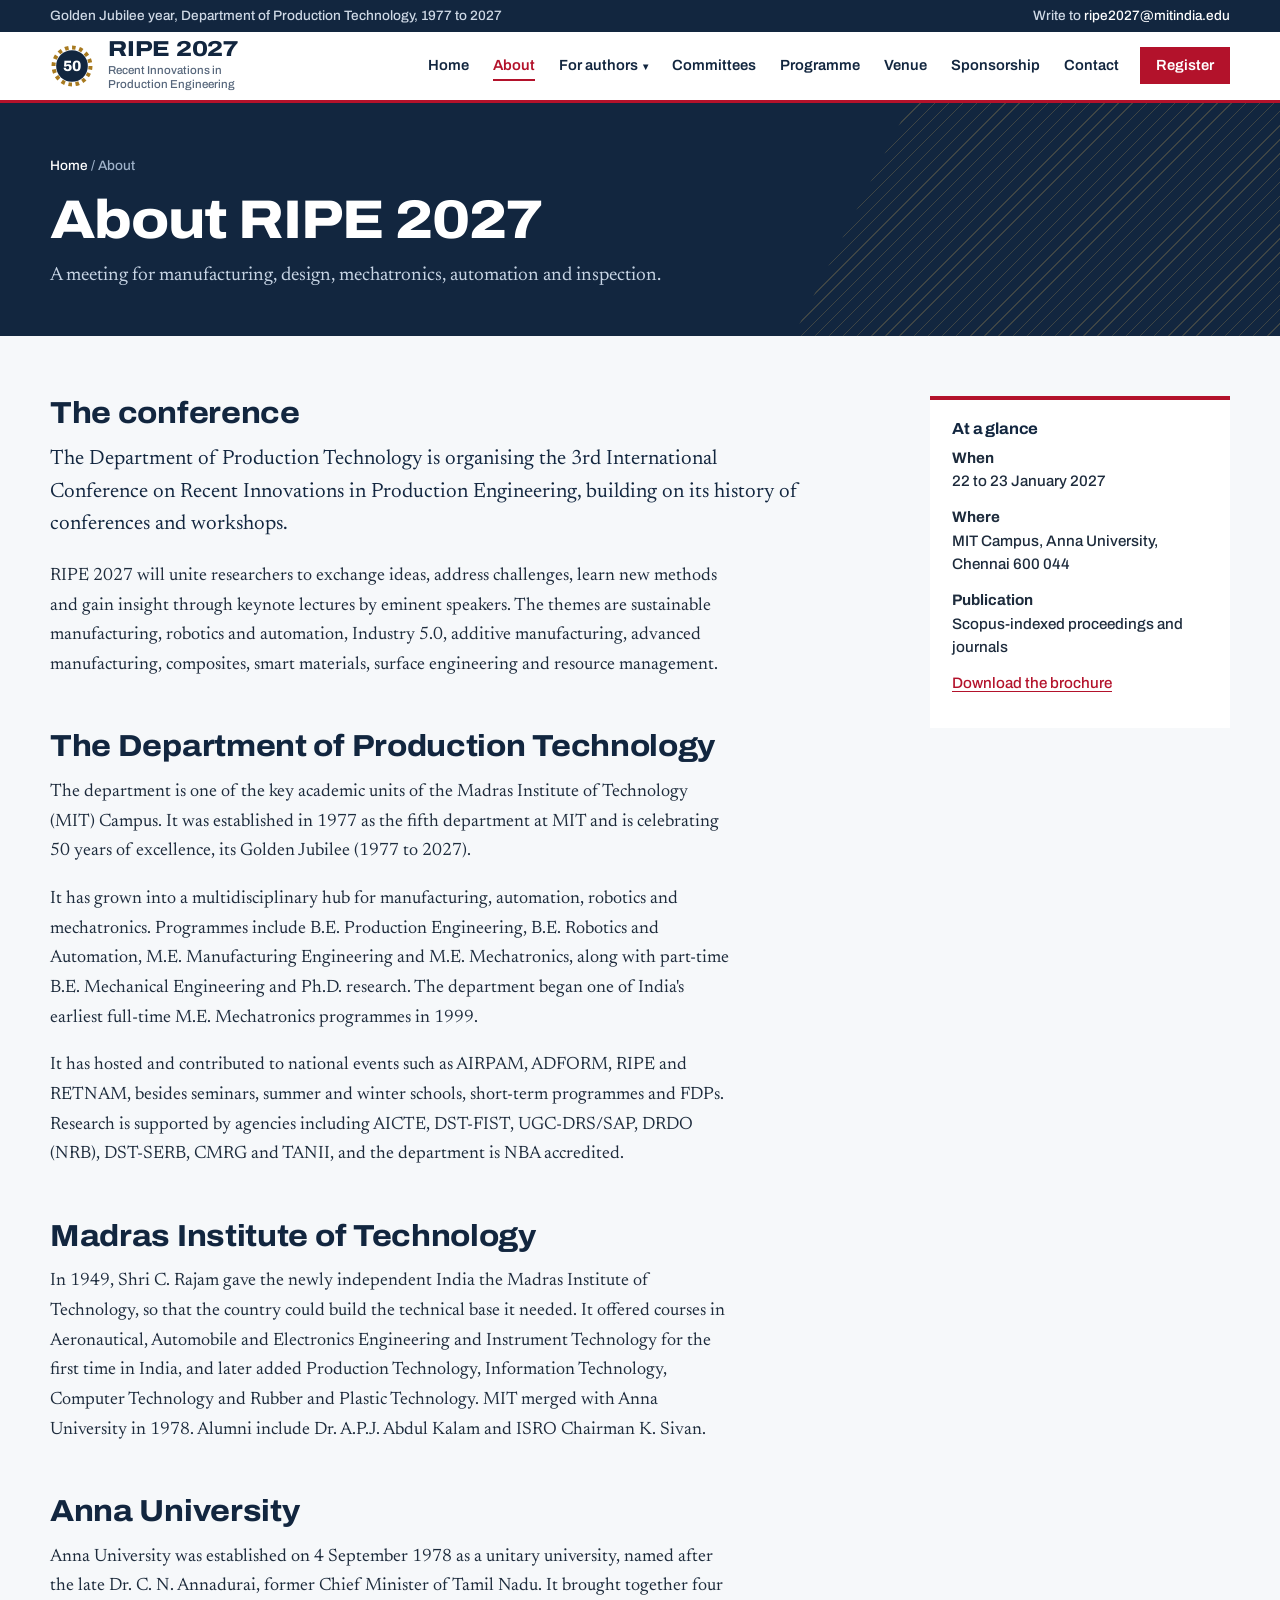
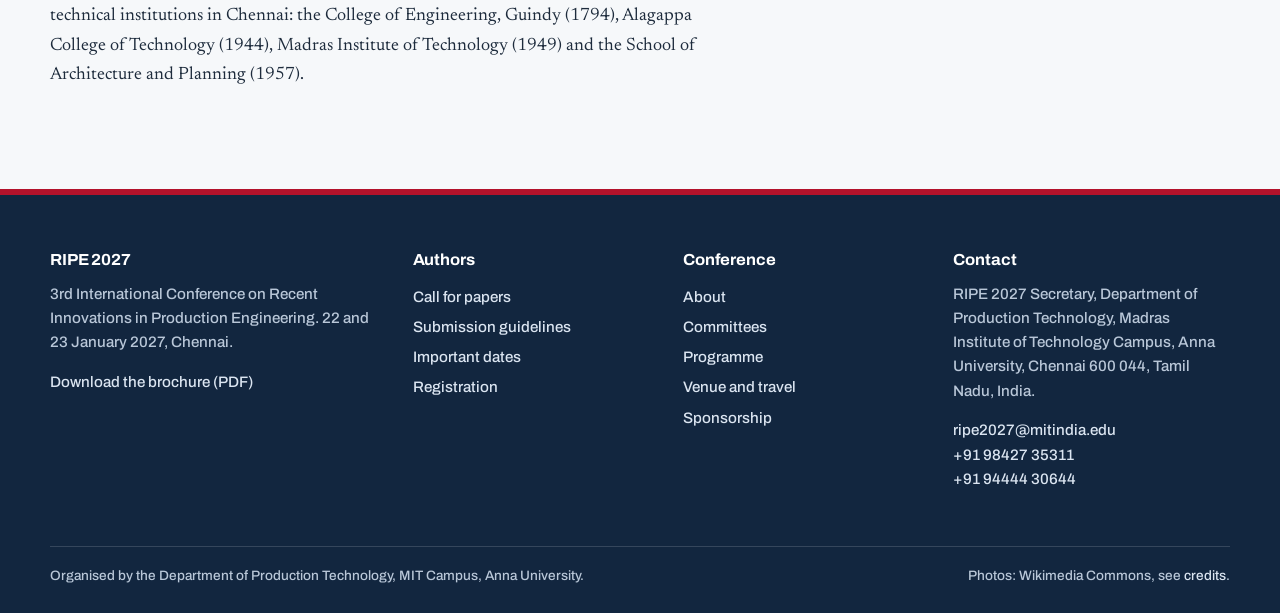
==== about.html @ 64bfe808 "Add RIPE 2027 conference website Static multi-page site: home, about, call for papers, submission, d" ====
<!doctype html>
<html lang="en">
<head>
<meta charset="utf-8">
<meta name="viewport" content="width=device-width, initial-scale=1">
<title>About | RIPE 2027</title>
<meta name="description" content="About RIPE 2027, the Department of Production Technology, MIT and Anna University.">
<link rel="preconnect" href="https://fonts.googleapis.com">
<link rel="preconnect" href="https://fonts.gstatic.com" crossorigin>
<link href="https://fonts.googleapis.com/css2?family=Archivo:wdth,wght@100..125,400..850&family=Newsreader:ital,opsz,wght@0,6..72,400..700;1,6..72,400..600&display=swap" rel="stylesheet">
<link rel="icon" href="data:image/svg+xml,%3Csvg xmlns=%27http://www.w3.org/2000/svg%27 viewBox=%270 0 100 100%27%3E%3Ccircle cx=%2750%27 cy=%2750%27 r=%2742%27 fill=%27none%27 stroke=%27%23a87a1f%27 stroke-width=%279%27 stroke-dasharray=%278.2 8.2%27/%3E%3Ccircle cx=%2750%27 cy=%2750%27 r=%2736%27 fill=%27%2312263f%27/%3E%3C/svg%3E">
<link rel="stylesheet" href="css/style.css">
</head>
<body data-page="about">
<main id="main">
<section class="page-head"><div class="wrap">
<div class="crumbs"><a href="index.html">Home</a> / About</div>
<h1>About RIPE 2027</h1><p>A meeting for manufacturing, design, mechatronics, automation and inspection.</p></div></section>

<section class="prose"><div class="wrap"><div>
<h2>The conference</h2>
<p class="lede">The Department of Production Technology is organising the 3rd International Conference on Recent Innovations in Production Engineering, building on its history of conferences and workshops.</p>
<p>RIPE 2027 will unite researchers to exchange ideas, address challenges, learn new methods and gain insight through keynote lectures by eminent speakers. The themes are sustainable manufacturing, robotics and automation, Industry 5.0, additive manufacturing, advanced manufacturing, composites, smart materials, surface engineering and resource management.</p>

<h2>The Department of Production Technology</h2>
<p>The department is one of the key academic units of the Madras Institute of Technology (MIT) Campus. It was established in 1977 as the fifth department at MIT and is celebrating 50 years of excellence, its Golden Jubilee (1977 to 2027).</p>
<p>It has grown into a multidisciplinary hub for manufacturing, automation, robotics and mechatronics. Programmes include B.E. Production Engineering, B.E. Robotics and Automation, M.E. Manufacturing Engineering and M.E. Mechatronics, along with part-time B.E. Mechanical Engineering and Ph.D. research. The department began one of India's earliest full-time M.E. Mechatronics programmes in 1999.</p>
<p>It has hosted and contributed to national events such as AIRPAM, ADFORM, RIPE and RETNAM, besides seminars, summer and winter schools, short-term programmes and FDPs. Research is supported by agencies including AICTE, DST-FIST, UGC-DRS/SAP, DRDO (NRB), DST-SERB, CMRG and TANII, and the department is NBA accredited.</p>

<h2>Madras Institute of Technology</h2>
<p>In 1949, Shri C. Rajam gave the newly independent India the Madras Institute of Technology, so that the country could build the technical base it needed. It offered courses in Aeronautical, Automobile and Electronics Engineering and Instrument Technology for the first time in India, and later added Production Technology, Information Technology, Computer Technology and Rubber and Plastic Technology. MIT merged with Anna University in 1978. Alumni include Dr. A.P.J. Abdul Kalam and ISRO Chairman K. Sivan.</p>

<h2>Anna University</h2>
<p>Anna University was established on 4 September 1978 as a unitary university, named after the late Dr. C. N. Annadurai, former Chief Minister of Tamil Nadu. It brought together four technical institutions in Chennai: the College of Engineering, Guindy (1794), Alagappa College of Technology (1944), Madras Institute of Technology (1949) and the School of Architecture and Planning (1957).</p>
</div>
<aside class="aside"><h3>At a glance</h3>
<p><b>When</b><br>22 to 23 January 2027</p>
<p><b>Where</b><br>MIT Campus, Anna University, Chennai 600 044</p>
<p><b>Publication</b><br>Scopus-indexed proceedings and journals</p>
<p><a href="assets/docs/RIPE2027-brochure.pdf">Download the brochure</a></p></aside>
</div></section>
</main>
<script src="js/partials.js"></script>
<script src="js/main.js"></script>
</body>
</html>
---- css/style.css ----
/* RIPE 2027 — design language: engineering drawing.
   Dimension lines, section hatching, tolerance-style callouts. Gate red comes from the MIT entrance. */
:root {
  --ink: #12263f;
  --ink-2: #1c3a5e;
  --red: #b3122b;
  --red-dark: #8e0e22;
  --brass: #a87a1f;
  --brass-light: #d9b25a;
  --steel: #e8edf2;
  --steel-2: #d3dbe4;
  --paper: #f6f8fa;
  --white: #fff;
  --text: #1d2b3c;
  --muted: #55657a;
  --line: #c4cdd8;

  --f-display: "Archivo", "Helvetica Neue", Arial, sans-serif;
  --f-body: "Newsreader", Georgia, "Times New Roman", serif;

  --wrap: 1180px;
  --gutter: 16px;
  --ease: cubic-bezier(.2, .7, .2, 1);
}

*, *::before, *::after { box-sizing: border-box; }
html { scroll-behavior: smooth; scroll-padding-top: 88px; }
body {
  margin: 0;
  background: var(--paper);
  color: var(--text);
  font: 400 1.125rem/1.65 var(--f-body);
  -webkit-font-smoothing: antialiased;
  text-rendering: optimizeLegibility;
}
img { max-width: 100%; display: block; }
a { color: var(--red); text-underline-offset: .18em; text-decoration-thickness: 1px; }
a:hover { color: var(--red-dark); }
:focus-visible { outline: 3px solid var(--brass); outline-offset: 3px; border-radius: 2px; }
.skip { position: absolute; left: -999px; top: 8px; background: var(--ink); color: #fff; padding: 8px 14px; z-index: 100; }
.skip:focus { left: 8px; }

.wrap { width: min(var(--wrap), 100% - 2 * var(--gutter)); margin-inline: auto; }

h1, h2, h3, h4 { font-family: var(--f-display); color: var(--ink); line-height: 1.1; margin: 0 0 .5em; letter-spacing: -.01em; }
h1 { font-size: clamp(2.3rem, 6vw, 4.6rem); font-weight: 800; font-stretch: 112%; letter-spacing: -.02em; }
h2 { font-size: clamp(1.7rem, 3.4vw, 2.5rem); font-weight: 750; font-stretch: 108%; }
h3 { font-size: 1.25rem; font-weight: 700; font-stretch: 104%; }
h4 { font-size: 1rem; font-weight: 700; }
p { margin: 0 0 1em; max-width: 68ch; }
ul { padding-left: 1.1em; }
.lede { font-size: 1.3rem; line-height: 1.55; color: var(--ink); }

/* ---------- header ---------- */
.topline { background: var(--ink); color: #cfd9e6; font: 500 .85rem/1 var(--f-display); }
.topline .wrap { display: flex; justify-content: space-between; gap: 16px; padding: 9px 0; flex-wrap: wrap; }
.topline a { color: #fff; text-decoration: none; }
.topline a:hover { color: var(--brass-light); }

.site-header { position: sticky; top: 0; z-index: 50; background: var(--white); border-bottom: 3px solid var(--red); transition: box-shadow .3s; }
.site-header.is-stuck { box-shadow: 0 6px 24px -12px rgba(18, 38, 63, .45); }
.bar { display: flex; align-items: center; justify-content: space-between; gap: 20px; min-height: 68px; }
.brand { display: flex; align-items: center; gap: 14px; text-decoration: none; color: var(--ink); }
.brand-mark { width: 44px; height: 44px; flex: none; }
.brand b { display: block; font: 800 1.35rem/1 var(--f-display); font-stretch: 118%; letter-spacing: -.01em; }
.brand small { display: block; font: 500 .72rem/1.2 var(--f-display); color: var(--muted); margin-top: 3px; max-width: 24ch; }

.nav { display: flex; align-items: center; gap: 2px; }
.nav > a, .nav summary, .nav .dd > button {
  display: block; padding: 10px 11px; font: 600 .92rem/1 var(--f-display); color: var(--ink);
  text-decoration: none; cursor: pointer; background: none; border: 0; list-style: none; position: relative;
}
.nav summary::-webkit-details-marker { display: none; }
.nav a:hover, .nav .dd:hover > button { color: var(--red); }
.nav [aria-current="page"], .nav .dd.current > button { color: var(--red); }
.nav [aria-current="page"]::after, .nav .dd.current > button::after {
  content: ""; position: absolute; left: 11px; right: 11px; bottom: 2px; height: 2px; background: var(--red);
}
.nav .cta { background: var(--red); color: #fff; margin-left: 8px; padding: 11px 16px; transition: background .2s; }
.nav .cta:hover { background: var(--red-dark); color: #fff; }
.nav .cta[aria-current="page"]::after { display: none; }
.dd { position: relative; }
.dd > button::after { content: "▾"; margin-left: 5px; font-size: .7em; }
.dd-menu { display: none; position: absolute; top: 100%; left: 0; min-width: 220px; background: var(--white); border: 1px solid var(--line); border-top: 3px solid var(--red); box-shadow: 0 16px 30px -16px rgba(18, 38, 63, .5); padding: 6px 0; }
.dd:hover .dd-menu, .dd:focus-within .dd-menu, .dd.open .dd-menu { display: block; }
.dd-menu a { display: block; padding: 10px 16px; color: var(--ink); text-decoration: none; font: 600 .9rem/1.2 var(--f-display); }
.dd-menu a:hover { background: var(--steel); color: var(--red); }
.menu-btn { display: none; background: none; border: 1px solid var(--line); padding: 10px 12px; font: 700 .85rem/1 var(--f-display); color: var(--ink); cursor: pointer; }

@media (max-width: 1060px) {
  .menu-btn { display: block; }
  .nav { display: none; position: absolute; left: 0; right: 0; top: 100%; background: var(--white); flex-direction: column; align-items: stretch; padding: 8px var(--gutter) 18px; border-bottom: 3px solid var(--red); max-height: calc(100vh - 100px); overflow: auto; }
  .nav.open { display: flex; }
  .nav > a, .nav .dd > button { padding: 14px 4px; border-bottom: 1px solid var(--steel); width: 100%; text-align: left; }
  .nav [aria-current="page"]::after, .nav .dd.current > button::after { display: none; }
  .dd-menu { position: static; display: block; border: 0; box-shadow: none; padding: 0 0 0 14px; }
  .dd > button::after { display: none; }
  .nav .cta { margin: 14px 0 0; text-align: center; }
}
@media (max-width: 560px) { .brand small { display: none; } .topline .wrap > span:last-child { display: none; } }

/* ---------- hero ---------- */
.hero { position: relative; color: #fff; background: var(--ink); overflow: hidden; isolation: isolate; }
.hero-img { position: absolute; inset: 0; z-index: -2; }
.hero-img img { width: 100%; height: 100%; object-fit: cover; object-position: 50% 30%; transform: scale(1.06); animation: settle 2.4s var(--ease) forwards; }
.hero::before { content: ""; position: absolute; inset: 0; z-index: -1; background: linear-gradient(90deg, rgba(18, 38, 63, .96) 0%, rgba(18, 38, 63, .86) 46%, rgba(18, 38, 63, .35) 100%); }
.hero .wrap { display: grid; grid-template-columns: minmax(0, 1.5fr) minmax(250px, .7fr); gap: 40px; align-items: end; padding: 84px 0 64px; min-height: 600px; }
.hero h1 { color: #fff; margin-bottom: 28px; }
.hero h1 span { display: block; }
.hero-meta { margin: 0 0 30px; }
.hero-meta .where { font: 500 1.1rem/1.4 var(--f-display); color: #dbe5f1; margin-top: 12px; }

/* dimension line: the one orchestrated moment on load */
.dim { display: block; width: min(560px, 100%); height: 18px; overflow: visible; }
.dim line, .dim path { stroke: var(--brass-light); stroke-width: 1.5; fill: none; }
.dim .draw { stroke-dasharray: 600; stroke-dashoffset: 600; animation: draw 1.4s .3s var(--ease) forwards; }
.dim .tick { opacity: 0; animation: fade .3s 1.5s forwards; }
.hero-date { font: 800 clamp(1.6rem, 4vw, 2.6rem)/1.1 var(--f-display); font-stretch: 112%; margin: 10px 0 0; opacity: 0; animation: rise .7s .9s var(--ease) forwards; }
.hero-date small { font-size: .5em; font-weight: 600; color: var(--brass-light); margin-left: .5em; }

.btns { display: flex; flex-wrap: wrap; gap: 12px; }
.btn { display: inline-block; padding: 14px 22px; font: 700 .95rem/1 var(--f-display); text-decoration: none; border: 2px solid var(--red); background: var(--red); color: #fff; transition: transform .2s var(--ease), background .2s, color .2s; }
.btn:hover { background: var(--red-dark); border-color: var(--red-dark); color: #fff; transform: translateY(-2px); }
.btn.ghost { background: transparent; border-color: rgba(255, 255, 255, .7); }
.btn.ghost:hover { background: #fff; color: var(--ink); border-color: #fff; }
.btn.dark { background: var(--ink); border-color: var(--ink); }
.btn.dark:hover { background: var(--ink-2); border-color: var(--ink-2); }

.countdown { background: rgba(255, 255, 255, .08); border: 1px solid rgba(255, 255, 255, .28); border-top: 4px solid var(--brass-light); padding: 20px 22px 18px; backdrop-filter: blur(6px); }
.countdown h2 { font: 600 .95rem/1.3 var(--f-display); color: #dbe5f1; margin: 0 0 12px; letter-spacing: 0; }
.cd { display: grid; grid-template-columns: repeat(4, 1fr); gap: 6px; text-align: left; }
.cd b { display: block; font: 800 2.3rem/1 var(--f-display); font-stretch: 112%; font-variant-numeric: tabular-nums; }
.cd span { font: 500 .78rem/1.5 var(--f-display); color: #b9c7d8; }
.countdown p { margin: 14px 0 0; font: 500 .85rem/1.4 var(--f-display); color: #b9c7d8; }
.cd-done { font: 700 1.2rem/1.3 var(--f-display); }

@media (max-width: 880px) {
  .hero .wrap { grid-template-columns: 1fr; padding: 56px 0 40px; min-height: 0; gap: 32px; }
  .hero::before { background: linear-gradient(180deg, rgba(18, 38, 63, .78), rgba(18, 38, 63, .92)); }
}

@keyframes draw { to { stroke-dashoffset: 0; } }
@keyframes fade { to { opacity: 1; } }
@keyframes rise { from { opacity: 0; transform: translateY(14px); } to { opacity: 1; transform: none; } }
@keyframes settle { to { transform: scale(1); } }

/* ---------- sections ---------- */
.section { padding: 76px 0; }
.section.tight { padding: 52px 0; }
.section.white { background: var(--white); }
.section.steel { background: var(--steel); }
.section.dark { background: var(--ink); color: #dbe5f1; }
.section.dark h2, .section.dark h3 { color: #fff; }
.section.dark a { color: var(--brass-light); }
.sec-head { display: grid; grid-template-columns: 1fr auto; gap: 24px; align-items: end; margin-bottom: 36px; padding-bottom: 14px; border-bottom: 2px solid var(--ink); }
.sec-head h2 { margin: 0; }
.section.dark .sec-head { border-color: var(--brass-light); }
.sec-head a { font: 700 .92rem/1 var(--f-display); white-space: nowrap; }

/* page header: section-cut hatching */
.page-head { background: var(--ink); color: #fff; position: relative; overflow: hidden; padding: 56px 0 44px; }
.page-head::after { content: ""; position: absolute; right: 0; top: 0; bottom: 0; width: 38%; background: repeating-linear-gradient(135deg, transparent 0 9px, rgba(217, 178, 90, .22) 9px 10px); clip-path: polygon(24% 0, 100% 0, 100% 100%, 0 100%); }
.page-head .wrap { position: relative; z-index: 1; }
.page-head h1 { color: #fff; font-size: clamp(2rem, 5vw, 3.4rem); margin: 0 0 10px; }
.page-head p { color: #c8d5e5; margin: 0; font-size: 1.2rem; }
.crumbs { font: 500 .85rem/1 var(--f-display); margin-bottom: 18px; color: #9fb2c9; }
.crumbs a { color: #fff; text-decoration: none; }
.crumbs a:hover { color: var(--brass-light); }

.prose { padding: 60px 0 80px; }
.prose .wrap { display: grid; grid-template-columns: minmax(0, 1fr) 300px; gap: 56px; align-items: start; }
.prose.single .wrap { grid-template-columns: minmax(0, 1fr); }
.prose h2 { margin-top: 1.6em; font-size: clamp(1.4rem, 2.6vw, 1.9rem); }
.prose h2:first-child { margin-top: 0; }
.aside { position: sticky; top: 100px; border-top: 4px solid var(--red); background: var(--white); padding: 20px 22px; font: 500 .95rem/1.55 var(--f-display); }
.aside h3 { font-size: 1rem; margin-bottom: .6em; }
.aside p { margin-bottom: .8em; }
@media (max-width: 900px) { .prose .wrap { grid-template-columns: 1fr; gap: 36px; } .aside { position: static; } }

/* ---------- notice + dates ---------- */
.notice { display: grid; grid-template-columns: auto 1fr; gap: 6px 18px; font: 500 1rem/1.5 var(--f-display); padding: 0; margin: 0; list-style: none; }
.notice li { display: contents; }
.notice time { font-weight: 700; color: var(--red); white-space: nowrap; }
.notice li > span { padding-bottom: 12px; border-bottom: 1px solid var(--steel-2); margin-bottom: 6px; }

/* scale of dates: proportional ruler on desktop, list on mobile */
.scale { list-style: none; margin: 0; padding: 0; position: relative; }
.scale li { position: relative; padding: 0 0 22px 28px; border-left: 2px solid var(--steel-2); margin-left: 6px; font-family: var(--f-display); }
.scale li::before { content: ""; position: absolute; left: -7px; top: 3px; width: 12px; height: 12px; background: var(--white); border: 3px solid var(--ink); }
.scale li.is-past { color: var(--muted); }
.scale li.is-past::before { border-color: var(--steel-2); background: var(--steel-2); }
.scale li.is-next::before { border-color: var(--red); background: var(--red); }
.scale li.is-event::before { border-color: var(--brass); background: var(--brass); }
.scale .d { display: block; font-weight: 800; font-size: 1.15rem; }
.scale .l { display: block; font-weight: 500; font-size: .95rem; }
.scale .s { display: inline-block; margin-top: 5px; font: 700 .72rem/1 var(--f-display); padding: 4px 7px; background: var(--steel); color: var(--muted); }
.scale .is-next .s { background: var(--red); color: #fff; }
.scale .is-event .s { background: var(--brass); color: #fff; }

@media (min-width: 960px) {
  .scale { height: 190px; margin: 24px 90px 0; border-top: 0; }
  .scale::before { content: ""; position: absolute; left: -90px; right: -90px; top: 94px; height: 2px; background: var(--ink); }
  .scale::after { content: "Jul 2026  to  Jan 2027"; position: absolute; right: -90px; top: 104px; font: 500 .75rem/1 var(--f-display); color: var(--muted); }
  .scale li { position: absolute; left: var(--x); top: 0; width: 170px; margin: 0; padding: 0; border: 0; transform: translateX(-50%); text-align: center; height: 190px; }
  .scale li::before { left: 50%; top: 88px; margin-left: -7px; width: 14px; height: 14px; }
  .scale li:nth-child(odd) .txt { position: absolute; bottom: 106px; left: 0; right: 0; }
  .scale li:nth-child(even) .txt { position: absolute; top: 116px; left: 0; right: 0; }
  .scale li:nth-child(odd)::after, .scale li:nth-child(even)::after { content: ""; position: absolute; left: 50%; width: 1px; background: var(--ink); opacity: .4; }
  .scale li:nth-child(odd)::after { top: 90px; height: 0; }
  .scale li:nth-child(even)::after { top: 102px; height: 0; }
  .scale li:last-child { transform: translateX(-70%); }
  .scale li:last-child .txt { text-align: right; }
  .scale li:last-child::before { left: 70%; }
}
.today { display: none; }
@media (min-width: 960px) {
  .today { display: block; position: absolute; left: var(--x); top: 84px; width: 2px; height: 22px; background: var(--red); }
  .today span { position: absolute; left: 6px; top: -4px; font: 700 .72rem/1 var(--f-display); color: var(--red); white-space: nowrap; }
}

/* ---------- about split ---------- */
.split { display: grid; grid-template-columns: minmax(0, 1.05fr) minmax(0, 1fr); gap: 56px; align-items: center; }
.split.rev { grid-template-columns: minmax(0, 1fr) minmax(0, 1.05fr); }
.fig { margin: 0; position: relative; }
.fig img { width: 100%; aspect-ratio: 4 / 3; object-fit: cover; }
.fig::before { content: ""; position: absolute; inset: 14px -14px -14px 14px; border: 2px solid var(--red); z-index: -1; }
.fig figcaption { font: 500 .8rem/1.4 var(--f-display); color: var(--muted); margin-top: 22px; }
.jubilee { position: absolute; right: -22px; top: -22px; width: 112px; height: 112px; background: var(--ink); border-radius: 50%; display: grid; place-items: center; border: 3px solid var(--brass-light); }
.jubilee svg { width: 96px; height: 96px; }
@media (max-width: 900px) { .split, .split.rev { grid-template-columns: 1fr; gap: 44px; } .jubilee { right: 8px; top: -30px; } }

/* ---------- themes ---------- */
.themes { columns: 3 220px; column-gap: 40px; list-style: none; padding: 0; margin: 0; font-family: var(--f-display); font-weight: 600; }
.themes li { break-inside: avoid; padding: 13px 0; border-bottom: 1px solid var(--line); display: flex; gap: 12px; align-items: baseline; transition: padding-left .25s var(--ease), color .2s; }
.themes li::before { content: ""; flex: none; width: 14px; height: 2px; background: var(--red); transform: translateY(-4px); transition: width .25s var(--ease); }
.themes li:hover { color: var(--red); }
.themes li:hover::before { width: 24px; }

/* ---------- tables ---------- */
.tbl-wrap { overflow-x: auto; background: var(--white); border-top: 4px solid var(--ink); }
table { width: 100%; border-collapse: collapse; font-family: var(--f-display); font-size: .98rem; }
caption { text-align: left; padding: 14px 16px; font-weight: 700; color: var(--muted); font-size: .85rem; }
th, td { padding: 13px 16px; text-align: left; border-bottom: 1px solid var(--steel-2); }
thead th { background: var(--steel); font-weight: 700; font-size: .88rem; vertical-align: bottom; }
thead th small { display: block; font-weight: 500; color: var(--muted); }
tbody th { font-weight: 600; }
tr.grp th { background: var(--ink); color: #fff; font-size: .85rem; }
td.num, th.num { text-align: right; font-variant-numeric: tabular-nums; white-space: nowrap; }
.col-now { background: rgba(179, 18, 43, .07); font-weight: 700; }
thead .col-now { background: var(--red); color: #fff; }
thead .col-now small { color: #ffd5db; }
.col-past { color: var(--muted); text-decoration: line-through; text-decoration-thickness: 1px; }
tbody tr:hover td, tbody tr:hover th { background: var(--steel); }
tbody tr:hover td.col-now { background: rgba(179, 18, 43, .13); }
tr.grp:hover th { background: var(--ink); }

/* ---------- people ---------- */
.roles { margin: 0; display: grid; gap: 0; }
.roles > div { display: grid; grid-template-columns: 220px 1fr; gap: 24px; padding: 18px 0; border-bottom: 1px solid var(--line); }
.roles dt { font: 700 .95rem/1.4 var(--f-display); color: var(--red); }
.roles dd { margin: 0; font-family: var(--f-display); font-weight: 500; font-size: 1rem; line-height: 1.5; }
.roles dd span { display: block; font-weight: 400; color: var(--muted); font-size: .92rem; }
.roles dd + dd { margin-top: 12px; grid-column: 2; }
@media (max-width: 640px) { .roles dd + dd { grid-column: 1; } }
@media (max-width: 640px) { .roles > div { grid-template-columns: 1fr; gap: 6px; } }
.names { columns: 2 280px; column-gap: 44px; list-style: none; padding: 0; margin: 0; font-family: var(--f-display); font-weight: 500; font-size: .98rem; }
.names li { break-inside: avoid; padding: 9px 0; border-bottom: 1px solid var(--steel-2); line-height: 1.4; }
.names li span { color: var(--muted); display: block; font-size: .88rem; }

/* ---------- misc blocks ---------- */
.callout { background: var(--white); border-left: 5px solid var(--brass); padding: 18px 22px; margin: 0 0 1.5em; font-family: var(--f-display); font-weight: 500; font-size: 1rem; line-height: 1.55; }
.callout strong { color: var(--ink); }
.callout.alert { border-color: var(--red); }
.tbd { display: inline-block; font: 700 .72rem/1 var(--f-display); background: var(--steel); color: var(--muted); padding: 4px 7px; vertical-align: middle; }
.cols2 { display: grid; grid-template-columns: repeat(2, minmax(0, 1fr)); gap: 40px; }
@media (max-width: 760px) { .cols2 { grid-template-columns: 1fr; gap: 24px; } }
.steps { list-style: none; counter-reset: s; padding: 0; margin: 0 0 1.5em; }
.steps li { counter-increment: s; position: relative; padding: 0 0 22px 52px; border-left: 2px solid var(--steel-2); margin-left: 16px; }
.steps li::before { content: counter(s); position: absolute; left: -17px; top: -2px; width: 32px; height: 32px; background: var(--ink); color: #fff; display: grid; place-items: center; font: 800 .9rem/1 var(--f-display); }
.steps li:last-child { border-color: transparent; }
.steps b { font-family: var(--f-display); color: var(--ink); }

.contact-list { font: 500 1.05rem/1.7 var(--f-display); margin: 0; }
.contact-list dt { font-weight: 700; color: var(--red); margin-top: 18px; font-size: .95rem; }
.contact-list dd { margin: 0; }
.pubband { display: grid; grid-template-columns: auto 1fr auto; gap: 32px; align-items: center; }
.pubband .big { font: 800 clamp(3rem, 8vw, 5.5rem)/1 var(--f-display); font-stretch: 118%; color: var(--brass-light); }
.pubband p { color: #dbe5f1; margin: 0; }
@media (max-width: 820px) { .pubband { grid-template-columns: 1fr; gap: 16px; } }

/* ---------- footer ---------- */
.site-footer { background: var(--ink); color: #b9c7d8; font: 500 .95rem/1.6 var(--f-display); border-top: 6px solid var(--red); }
.foot { display: grid; grid-template-columns: 1.4fr 1fr 1fr 1.2fr; gap: 40px; padding: 56px 0 40px; }
.site-footer h3 { color: #fff; font-size: 1rem; margin-bottom: .8em; }
.site-footer a { color: #dbe5f1; text-decoration: none; }
.site-footer a:hover { color: var(--brass-light); text-decoration: underline; }
.site-footer ul { list-style: none; padding: 0; margin: 0; }
.site-footer li { padding: 3px 0; }
.legal { border-top: 1px solid rgba(255, 255, 255, .15); padding: 18px 0 26px; font-size: .85rem; display: flex; justify-content: space-between; gap: 16px; flex-wrap: wrap; }
@media (max-width: 900px) { .foot { grid-template-columns: 1fr 1fr; } }
@media (max-width: 520px) { .foot { grid-template-columns: 1fr; padding-top: 40px; } }

/* ---------- scroll reveal: used on the dates scale and tables only ---------- */
.reveal { opacity: 0; transform: translateY(16px); transition: opacity .7s var(--ease), transform .7s var(--ease); }
.reveal.in { opacity: 1; transform: none; }

@media (prefers-reduced-motion: reduce) {
  html { scroll-behavior: auto; }
  *, *::before, *::after { animation-duration: .01ms !important; animation-delay: 0s !important; transition-duration: .01ms !important; }
  .dim .draw { stroke-dashoffset: 0; }
  .dim .tick, .hero-date { opacity: 1; }
  .reveal { opacity: 1; transform: none; }
}

@media (max-width: 560px) {
  .sec-head { grid-template-columns: 1fr; gap: 10px; }
  .hero h1 { font-size: 2.15rem; }
  .cd b { font-size: 1.8rem; }
}
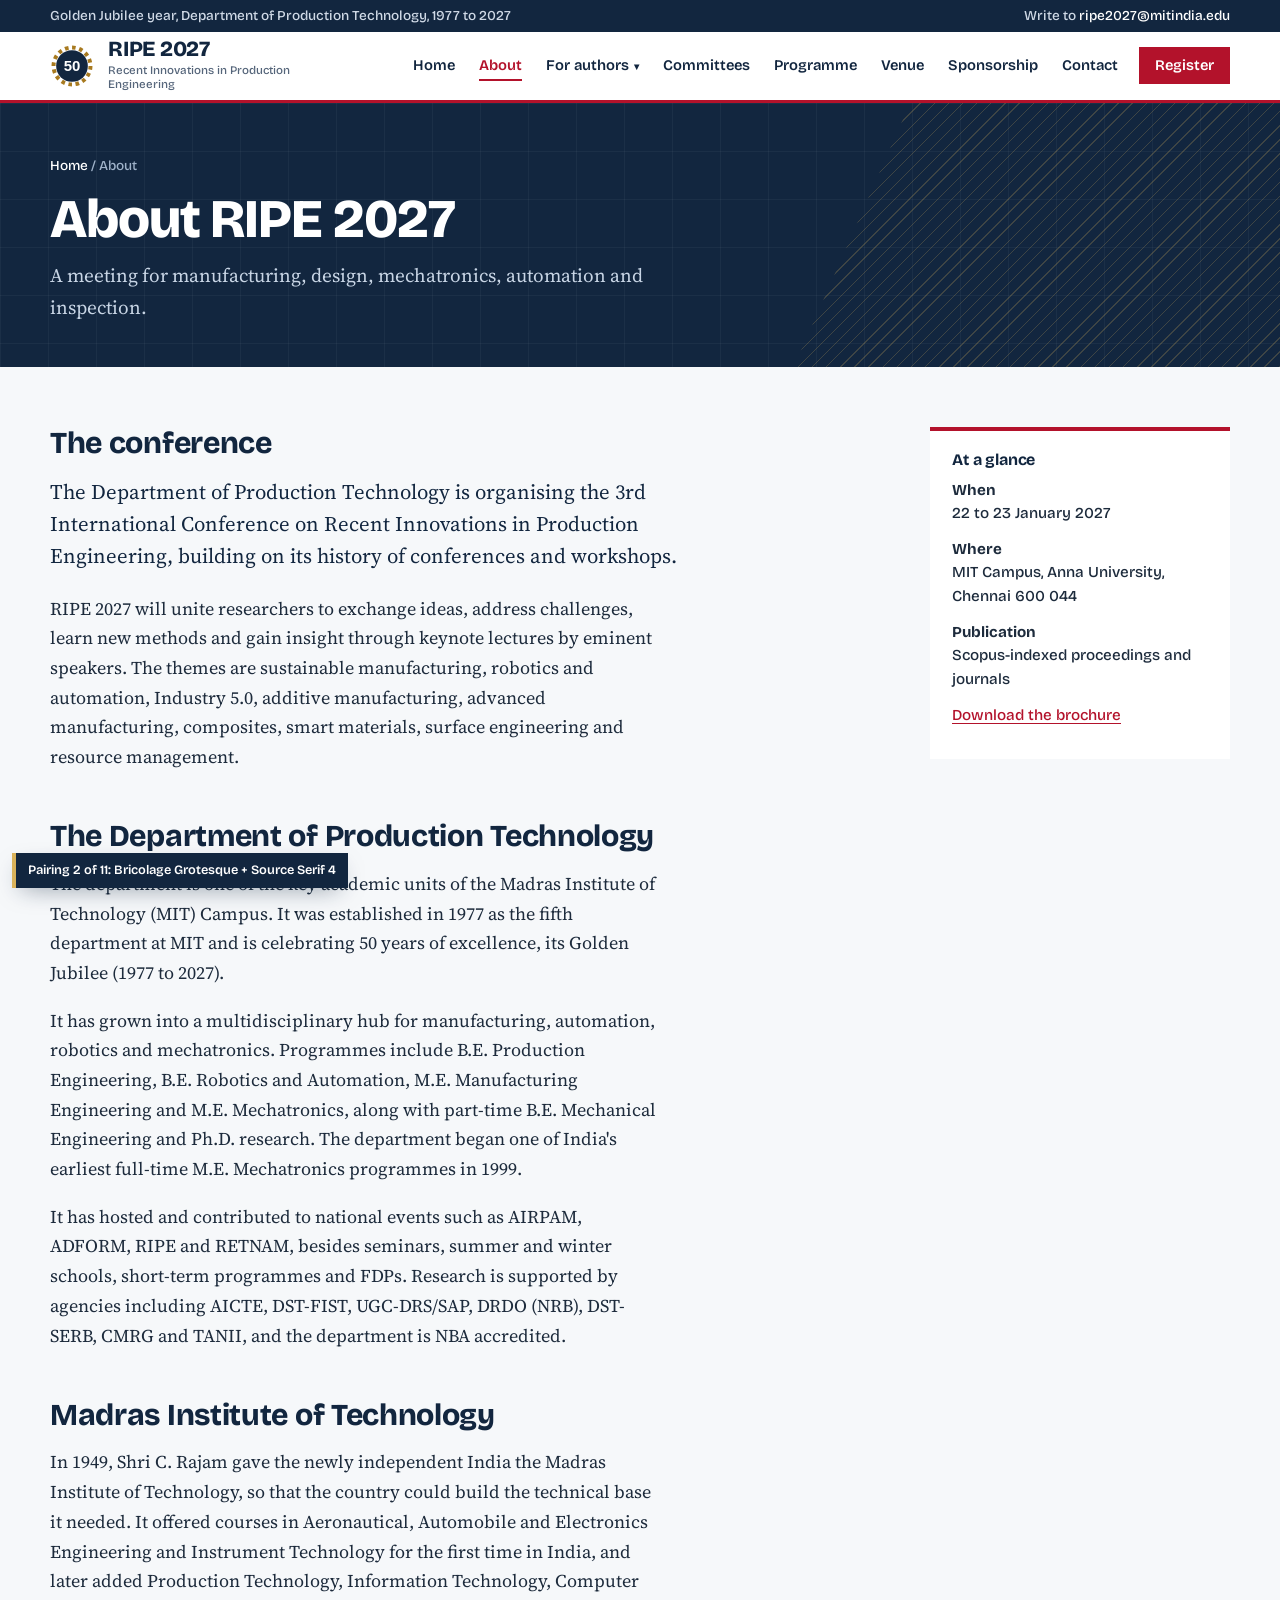
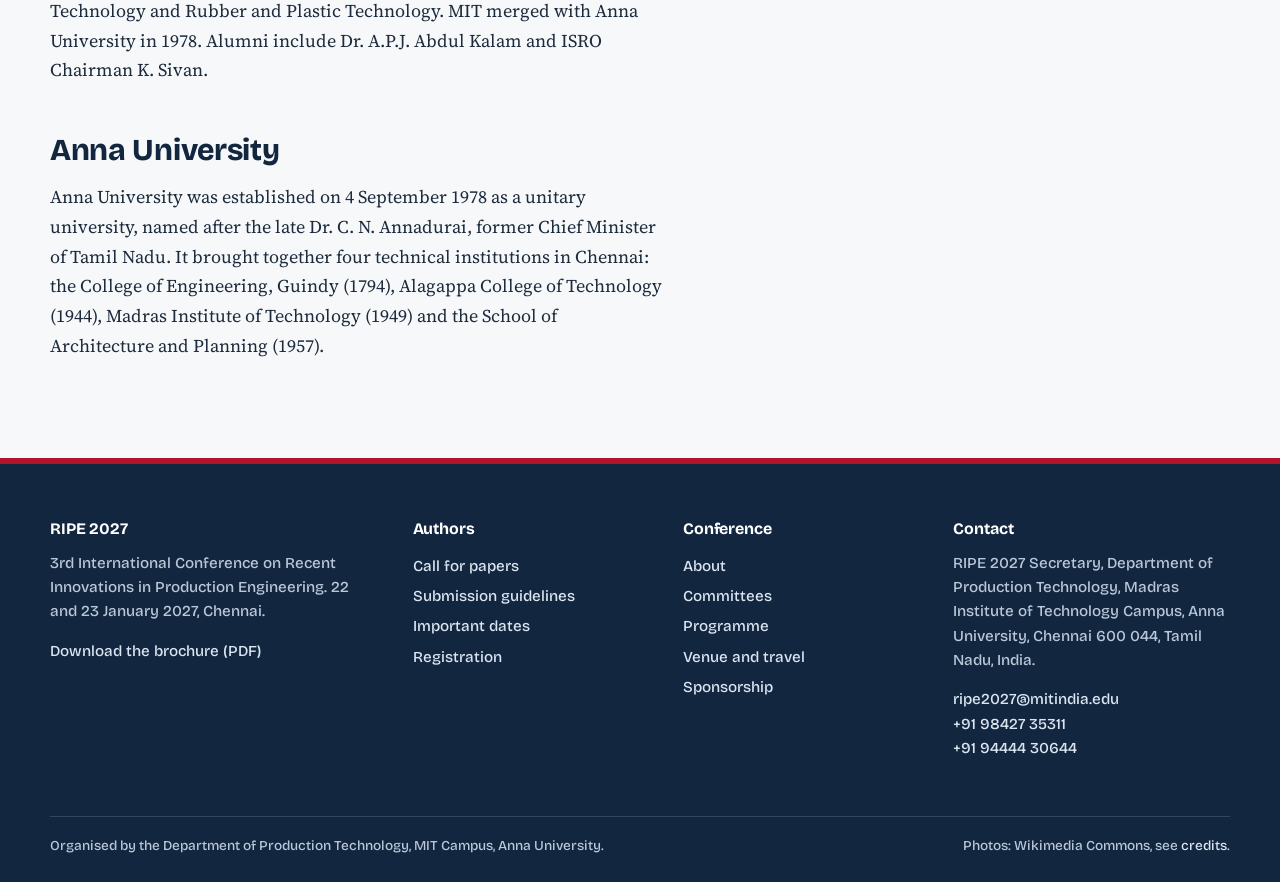
==== commit 29a00b27: "Try a different font pairing on each page for comparison Adds a temporary pairing label and a --f-ui" ====
--- a/about.html
+++ b/about.html
@@ -7,12 +7,14 @@
 <meta name="description" content="About RIPE 2027, the Department of Production Technology, MIT and Anna University.">
 <link rel="preconnect" href="https://fonts.googleapis.com">
 <link rel="preconnect" href="https://fonts.gstatic.com" crossorigin>
-<link href="https://fonts.googleapis.com/css2?family=Archivo:wdth,wght@100..125,400..850&family=Newsreader:ital,opsz,wght@0,6..72,400..700;1,6..72,400..600&display=swap" rel="stylesheet">
 <link rel="icon" href="data:image/svg+xml,%3Csvg xmlns=%27http://www.w3.org/2000/svg%27 viewBox=%270 0 100 100%27%3E%3Ccircle cx=%2750%27 cy=%2750%27 r=%2742%27 fill=%27none%27 stroke=%27%23a87a1f%27 stroke-width=%279%27 stroke-dasharray=%278.2 8.2%27/%3E%3Ccircle cx=%2750%27 cy=%2750%27 r=%2736%27 fill=%27%2312263f%27/%3E%3C/svg%3E">
 <link rel="stylesheet" href="css/style.css">
+<link href="https://fonts.googleapis.com/css2?family=Bricolage+Grotesque:opsz,wght@12..96,400..800&family=Source+Serif+4:opsz,wght@8..60,400..700&display=swap" rel="stylesheet">
+<style>:root{--f-display:'Bricolage Grotesque',sans-serif;--f-body:'Source Serif 4',serif;--f-ui:'Bricolage Grotesque',sans-serif}</style>
 </head>
 <body data-page="about">
 <main id="main">
+<div class="font-tag" role="note">Pairing 2 of 11: Bricolage Grotesque + Source Serif 4</div>
 <section class="page-head"><div class="wrap">
 <div class="crumbs"><a href="index.html">Home</a> / About</div>
 <h1>About RIPE 2027</h1><p>A meeting for manufacturing, design, mechatronics, automation and inspection.</p></div></section>
--- a/css/style.css
+++ b/css/style.css
@@ -16,6 +16,7 @@
   --line: #c4cdd8;
 
   --f-display: "Archivo", "Helvetica Neue", Arial, sans-serif;
+  --f-ui: "Archivo", "Helvetica Neue", Arial, sans-serif;
   --f-body: "Newsreader", Georgia, "Times New Roman", serif;
 
   --wrap: 1180px;
@@ -42,7 +43,7 @@
 
 .wrap { width: min(var(--wrap), 100% - 2 * var(--gutter)); margin-inline: auto; }
 
-h1, h2, h3, h4 { font-family: var(--f-display); color: var(--ink); line-height: 1.1; margin: 0 0 .5em; letter-spacing: -.01em; }
+h1, h2, h3, h4 { font-family: var(--f-ui); color: var(--ink); line-height: 1.1; margin: 0 0 .5em; letter-spacing: -.01em; }
 h1 { font-size: clamp(2.3rem, 6vw, 4.6rem); font-weight: 800; font-stretch: 112%; letter-spacing: -.02em; }
 h2 { font-size: clamp(1.7rem, 3.4vw, 2.5rem); font-weight: 750; font-stretch: 108%; }
 h3 { font-size: 1.25rem; font-weight: 700; font-stretch: 104%; }
@@ -52,7 +53,7 @@
 .lede { font-size: 1.3rem; line-height: 1.55; color: var(--ink); }
 
 /* ---------- header ---------- */
-.topline { background: var(--ink); color: #cfd9e6; font: 500 .85rem/1 var(--f-display); }
+.topline { background: var(--ink); color: #cfd9e6; font: 500 .85rem/1 var(--f-ui); }
 .topline .wrap { display: flex; justify-content: space-between; gap: 16px; padding: 9px 0; flex-wrap: wrap; }
 .topline a { color: #fff; text-decoration: none; }
 .topline a:hover { color: var(--brass-light); }
@@ -62,12 +63,12 @@
 .bar { display: flex; align-items: center; justify-content: space-between; gap: 20px; min-height: 68px; }
 .brand { display: flex; align-items: center; gap: 14px; text-decoration: none; color: var(--ink); }
 .brand-mark { width: 44px; height: 44px; flex: none; }
-.brand b { display: block; font: 800 1.35rem/1 var(--f-display); font-stretch: 118%; letter-spacing: -.01em; }
-.brand small { display: block; font: 500 .72rem/1.2 var(--f-display); color: var(--muted); margin-top: 3px; max-width: 24ch; }
+.brand b { display: block; font: 800 1.35rem/1 var(--f-ui); font-stretch: 118%; letter-spacing: -.01em; }
+.brand small { display: block; font: 500 .72rem/1.2 var(--f-ui); color: var(--muted); margin-top: 3px; max-width: 24ch; }
 
 .nav { display: flex; align-items: center; gap: 2px; }
 .nav > a, .nav summary, .nav .dd > button {
-  display: block; padding: 10px 11px; font: 600 .92rem/1 var(--f-display); color: var(--ink);
+  display: block; padding: 10px 11px; font: 600 .92rem/1 var(--f-ui); color: var(--ink);
   text-decoration: none; cursor: pointer; background: none; border: 0; list-style: none; position: relative;
 }
 .nav summary::-webkit-details-marker { display: none; }
@@ -83,9 +84,9 @@
 .dd > button::after { content: "▾"; margin-left: 5px; font-size: .7em; }
 .dd-menu { display: none; position: absolute; top: 100%; left: 0; min-width: 220px; background: var(--white); border: 1px solid var(--line); border-top: 3px solid var(--red); box-shadow: 0 16px 30px -16px rgba(18, 38, 63, .5); padding: 6px 0; }
 .dd:hover .dd-menu, .dd:focus-within .dd-menu, .dd.open .dd-menu { display: block; }
-.dd-menu a { display: block; padding: 10px 16px; color: var(--ink); text-decoration: none; font: 600 .9rem/1.2 var(--f-display); }
+.dd-menu a { display: block; padding: 10px 16px; color: var(--ink); text-decoration: none; font: 600 .9rem/1.2 var(--f-ui); }
 .dd-menu a:hover { background: var(--steel); color: var(--red); }
-.menu-btn { display: none; background: none; border: 1px solid var(--line); padding: 10px 12px; font: 700 .85rem/1 var(--f-display); color: var(--ink); cursor: pointer; }
+.menu-btn { display: none; background: none; border: 1px solid var(--line); padding: 10px 12px; font: 700 .85rem/1 var(--f-ui); color: var(--ink); cursor: pointer; }
 
 @media (max-width: 1060px) {
   .menu-btn { display: block; }
@@ -101,25 +102,25 @@
 
 /* ---------- hero ---------- */
 .hero { position: relative; color: #fff; background: var(--ink); overflow: hidden; isolation: isolate; }
-.hero-img { position: absolute; inset: 0; z-index: -2; }
+.hero-img { position: absolute; inset: -160px 0 0; z-index: -2; }
 .hero-img img { width: 100%; height: 100%; object-fit: cover; object-position: 50% 30%; transform: scale(1.06); animation: settle 2.4s var(--ease) forwards; }
 .hero::before { content: ""; position: absolute; inset: 0; z-index: -1; background: linear-gradient(90deg, rgba(18, 38, 63, .96) 0%, rgba(18, 38, 63, .86) 46%, rgba(18, 38, 63, .35) 100%); }
 .hero .wrap { display: grid; grid-template-columns: minmax(0, 1.5fr) minmax(250px, .7fr); gap: 40px; align-items: end; padding: 84px 0 64px; min-height: 600px; }
 .hero h1 { color: #fff; margin-bottom: 28px; }
 .hero h1 span { display: block; }
 .hero-meta { margin: 0 0 30px; }
-.hero-meta .where { font: 500 1.1rem/1.4 var(--f-display); color: #dbe5f1; margin-top: 12px; }
+.hero-meta .where { font: 500 1.1rem/1.4 var(--f-ui); color: #dbe5f1; margin-top: 12px; }
 
 /* dimension line: the one orchestrated moment on load */
 .dim { display: block; width: min(560px, 100%); height: 18px; overflow: visible; }
 .dim line, .dim path { stroke: var(--brass-light); stroke-width: 1.5; fill: none; }
 .dim .draw { stroke-dasharray: 600; stroke-dashoffset: 600; animation: draw 1.4s .3s var(--ease) forwards; }
 .dim .tick { opacity: 0; animation: fade .3s 1.5s forwards; }
-.hero-date { font: 800 clamp(1.6rem, 4vw, 2.6rem)/1.1 var(--f-display); font-stretch: 112%; margin: 10px 0 0; opacity: 0; animation: rise .7s .9s var(--ease) forwards; }
+.hero-date { font: 800 clamp(1.6rem, 4vw, 2.6rem)/1.1 var(--f-ui); font-stretch: 112%; margin: 10px 0 0; opacity: 0; animation: rise .7s .9s var(--ease) forwards; }
 .hero-date small { font-size: .5em; font-weight: 600; color: var(--brass-light); margin-left: .5em; }
 
 .btns { display: flex; flex-wrap: wrap; gap: 12px; }
-.btn { display: inline-block; padding: 14px 22px; font: 700 .95rem/1 var(--f-display); text-decoration: none; border: 2px solid var(--red); background: var(--red); color: #fff; transition: transform .2s var(--ease), background .2s, color .2s; }
+.btn { display: inline-block; padding: 14px 22px; font: 700 .95rem/1 var(--f-ui); text-decoration: none; border: 2px solid var(--red); background: var(--red); color: #fff; transition: transform .2s var(--ease), background .2s, color .2s; }
 .btn:hover { background: var(--red-dark); border-color: var(--red-dark); color: #fff; transform: translateY(-2px); }
 .btn.ghost { background: transparent; border-color: rgba(255, 255, 255, .7); }
 .btn.ghost:hover { background: #fff; color: var(--ink); border-color: #fff; }
@@ -127,12 +128,12 @@
 .btn.dark:hover { background: var(--ink-2); border-color: var(--ink-2); }
 
 .countdown { background: rgba(255, 255, 255, .08); border: 1px solid rgba(255, 255, 255, .28); border-top: 4px solid var(--brass-light); padding: 20px 22px 18px; backdrop-filter: blur(6px); }
-.countdown h2 { font: 600 .95rem/1.3 var(--f-display); color: #dbe5f1; margin: 0 0 12px; letter-spacing: 0; }
+.countdown h2 { font: 600 .95rem/1.3 var(--f-ui); color: #dbe5f1; margin: 0 0 12px; letter-spacing: 0; }
 .cd { display: grid; grid-template-columns: repeat(4, 1fr); gap: 6px; text-align: left; }
-.cd b { display: block; font: 800 2.3rem/1 var(--f-display); font-stretch: 112%; font-variant-numeric: tabular-nums; }
-.cd span { font: 500 .78rem/1.5 var(--f-display); color: #b9c7d8; }
-.countdown p { margin: 14px 0 0; font: 500 .85rem/1.4 var(--f-display); color: #b9c7d8; }
-.cd-done { font: 700 1.2rem/1.3 var(--f-display); }
+.cd b { display: block; font: 800 2.3rem/1 var(--f-ui); font-stretch: 112%; font-variant-numeric: tabular-nums; }
+.cd span { font: 500 .78rem/1.5 var(--f-ui); color: #b9c7d8; }
+.countdown p { margin: 14px 0 0; font: 500 .85rem/1.4 var(--f-ui); color: #b9c7d8; }
+.cd-done { font: 700 1.2rem/1.3 var(--f-ui); }
 
 @media (max-width: 880px) {
   .hero .wrap { grid-template-columns: 1fr; padding: 56px 0 40px; min-height: 0; gap: 32px; }
@@ -155,7 +156,7 @@
 .sec-head { display: grid; grid-template-columns: 1fr auto; gap: 24px; align-items: end; margin-bottom: 36px; padding-bottom: 14px; border-bottom: 2px solid var(--ink); }
 .sec-head h2 { margin: 0; }
 .section.dark .sec-head { border-color: var(--brass-light); }
-.sec-head a { font: 700 .92rem/1 var(--f-display); white-space: nowrap; }
+.sec-head a { font: 700 .92rem/1 var(--f-ui); white-space: nowrap; }
 
 /* page header: section-cut hatching */
 .page-head { background: var(--ink); color: #fff; position: relative; overflow: hidden; padding: 56px 0 44px; }
@@ -163,7 +164,7 @@
 .page-head .wrap { position: relative; z-index: 1; }
 .page-head h1 { color: #fff; font-size: clamp(2rem, 5vw, 3.4rem); margin: 0 0 10px; }
 .page-head p { color: #c8d5e5; margin: 0; font-size: 1.2rem; }
-.crumbs { font: 500 .85rem/1 var(--f-display); margin-bottom: 18px; color: #9fb2c9; }
+.crumbs { font: 500 .85rem/1 var(--f-ui); margin-bottom: 18px; color: #9fb2c9; }
 .crumbs a { color: #fff; text-decoration: none; }
 .crumbs a:hover { color: var(--brass-light); }
 
@@ -172,65 +173,77 @@
 .prose.single .wrap { grid-template-columns: minmax(0, 1fr); }
 .prose h2 { margin-top: 1.6em; font-size: clamp(1.4rem, 2.6vw, 1.9rem); }
 .prose h2:first-child { margin-top: 0; }
-.aside { position: sticky; top: 100px; border-top: 4px solid var(--red); background: var(--white); padding: 20px 22px; font: 500 .95rem/1.55 var(--f-display); }
+.aside { position: sticky; top: 100px; border-top: 4px solid var(--red); background: var(--white); padding: 20px 22px; font: 500 .95rem/1.55 var(--f-ui); }
 .aside h3 { font-size: 1rem; margin-bottom: .6em; }
 .aside p { margin-bottom: .8em; }
 @media (max-width: 900px) { .prose .wrap { grid-template-columns: 1fr; gap: 36px; } .aside { position: static; } }
 
 /* ---------- notice + dates ---------- */
-.notice { display: grid; grid-template-columns: auto 1fr; gap: 6px 18px; font: 500 1rem/1.5 var(--f-display); padding: 0; margin: 0; list-style: none; }
+.notice { display: grid; grid-template-columns: auto 1fr; gap: 6px 18px; font: 500 1rem/1.5 var(--f-ui); padding: 0; margin: 0; list-style: none; }
 .notice li { display: contents; }
 .notice time { font-weight: 700; color: var(--red); white-space: nowrap; }
 .notice li > span { padding-bottom: 12px; border-bottom: 1px solid var(--steel-2); margin-bottom: 6px; }
 
-/* scale of dates: proportional ruler on desktop, list on mobile */
-.scale { list-style: none; margin: 0; padding: 0; position: relative; }
-.scale li { position: relative; padding: 0 0 22px 28px; border-left: 2px solid var(--steel-2); margin-left: 6px; font-family: var(--f-display); }
-.scale li::before { content: ""; position: absolute; left: -7px; top: 3px; width: 12px; height: 12px; background: var(--white); border: 3px solid var(--ink); }
-.scale li.is-past { color: var(--muted); }
-.scale li.is-past::before { border-color: var(--steel-2); background: var(--steel-2); }
-.scale li.is-next::before { border-color: var(--red); background: var(--red); }
-.scale li.is-event::before { border-color: var(--brass); background: var(--brass); }
-.scale .d { display: block; font-weight: 800; font-size: 1.15rem; }
-.scale .l { display: block; font-weight: 500; font-size: .95rem; }
-.scale .s { display: inline-block; margin-top: 5px; font: 700 .72rem/1 var(--f-display); padding: 4px 7px; background: var(--steel); color: var(--muted); }
-.scale .is-next .s { background: var(--red); color: #fff; }
-.scale .is-event .s { background: var(--brass); color: #fff; }
+/* dates: a measured scale. Ink fills as time passes; each deadline is a callout standing on the ruler. */
+.scale-wrap { position: relative; }
+.scale { list-style: none; margin: 0; padding: 0; font-family: var(--f-ui); }
+.rule, .months { display: none; }
+.scale li { position: relative; padding: 0 0 26px 26px; border-left: 2px solid var(--line); margin-left: 6px; transition: opacity .5s var(--d, 0s); }
+.scale li:last-child { padding-bottom: 0; }
+.scale li::before { content: ""; position: absolute; left: -7px; top: 5px; width: 12px; height: 12px; background: var(--ink); }
+.scale .d { display: block; font-weight: 800; font-size: 1.2rem; color: var(--ink); line-height: 1.2; }
+.scale .l { display: block; font-weight: 500; font-size: .98rem; line-height: 1.3; margin-top: 2px; }
+.scale .s { display: block; margin-top: 3px; font-weight: 600; font-size: .82rem; color: var(--muted); }
+.scale .is-past::before { background: var(--line); }
+.scale .is-past .d, .scale .is-past .l { color: var(--muted); }
+.scale .is-next { border-color: var(--red); }
+.scale .is-next::before, .scale .is-next .d, .scale .is-next .s { background: none; color: var(--red); }
+.scale .is-next::before { background: var(--red); }
+.scale .is-event::before { background: var(--brass); }
+.scale .is-event .s { color: var(--brass); }
+.scale-wrap.reveal li { opacity: 0; }
+.scale-wrap.reveal.in li { opacity: 1; }
+.today { display: none; }
 
 @media (min-width: 960px) {
-  .scale { height: 190px; margin: 24px 90px 0; border-top: 0; }
-  .scale::before { content: ""; position: absolute; left: -90px; right: -90px; top: 94px; height: 2px; background: var(--ink); }
-  .scale::after { content: "Jul 2026  to  Jan 2027"; position: absolute; right: -90px; top: 104px; font: 500 .75rem/1 var(--f-display); color: var(--muted); }
-  .scale li { position: absolute; left: var(--x); top: 0; width: 170px; margin: 0; padding: 0; border: 0; transform: translateX(-50%); text-align: center; height: 190px; }
-  .scale li::before { left: 50%; top: 88px; margin-left: -7px; width: 14px; height: 14px; }
-  .scale li:nth-child(odd) .txt { position: absolute; bottom: 106px; left: 0; right: 0; }
-  .scale li:nth-child(even) .txt { position: absolute; top: 116px; left: 0; right: 0; }
-  .scale li:nth-child(odd)::after, .scale li:nth-child(even)::after { content: ""; position: absolute; left: 50%; width: 1px; background: var(--ink); opacity: .4; }
-  .scale li:nth-child(odd)::after { top: 90px; height: 0; }
-  .scale li:nth-child(even)::after { top: 102px; height: 0; }
-  .scale li:last-child { transform: translateX(-70%); }
-  .scale li:last-child .txt { text-align: right; }
-  .scale li:last-child::before { left: 70%; }
-}
-.today { display: none; }
-@media (min-width: 960px) {
-  .today { display: block; position: absolute; left: var(--x); top: 84px; width: 2px; height: 22px; background: var(--red); }
-  .today span { position: absolute; left: 6px; top: -4px; font: 700 .72rem/1 var(--f-display); color: var(--red); white-space: nowrap; }
-}
+  .scale-wrap { height: 270px; margin: 6px 90px 0; }
+  .scale { position: absolute; inset: 0; }
+  .rule, .months { display: block; position: absolute; left: 0; right: 0; }
+  .rule { top: 210px; height: 2px; background: var(--line); }
+  .rule::after { content: ""; position: absolute; left: 0; right: 0; top: 2px; height: 6px; opacity: .35; background: repeating-linear-gradient(90deg, var(--ink) 0 1px, transparent 1px calc(100% / 32)); }
+  .fill { position: absolute; left: 0; top: -2px; height: 6px; width: 0; background: var(--ink); transition: width 1.5s var(--ease) .25s; }
+  .scale-wrap.in .fill { width: var(--p, 0); }
+  .months { top: 212px; height: 18px; }
+  .mk { position: absolute; left: var(--x); top: 0; height: 18px; border-left: 1px solid var(--ink); }
+  .mk b { position: absolute; left: 6px; top: 6px; font: 600 .78rem/1 var(--f-ui); color: var(--muted); white-space: nowrap; }
+  .scale li { position: absolute; left: var(--x); top: calc(211px - var(--h)); height: var(--h); width: 176px; margin: 0; padding: 0 0 0 14px; border-left: 2px solid var(--line); }
+  .scale li:nth-child(odd) { --h: 172px; }
+  .scale li:nth-child(even) { --h: 96px; }
+  .scale li:last-child { --h: 74px; width: 210px; }
+  .scale li::before { left: -6px; top: auto; bottom: -5px; width: 10px; height: 10px; }
+  .scale li:last-child { transform: translateX(-100%); border-left: 0; border-right: 2px solid var(--brass); padding: 0 14px 0 0; text-align: right; }
+  .scale li:last-child::before { left: auto; right: -6px; }
+  .scale .d { font-size: 1.1rem; white-space: nowrap; }
+  .scale .l { font-size: .92rem; }
+  .today { display: block; position: absolute; left: var(--x); top: 198px; width: 2px; height: 50px; background: var(--red); }
+  .today span { position: absolute; left: 7px; top: 40px; font: 700 .78rem/1 var(--f-ui); color: var(--red); white-space: nowrap; }
+  .today::before { content: ""; position: absolute; left: -4px; top: 8px; width: 10px; height: 10px; background: var(--red); border-radius: 50%; animation: pulse 2.4s ease-out infinite; }
+}
+@keyframes pulse { 0% { box-shadow: 0 0 0 0 rgba(179, 18, 43, .5); } 70%, 100% { box-shadow: 0 0 0 12px rgba(179, 18, 43, 0); } }
+@media (prefers-reduced-motion: reduce) { .today::before { animation: none; } }
 
 /* ---------- about split ---------- */
 .split { display: grid; grid-template-columns: minmax(0, 1.05fr) minmax(0, 1fr); gap: 56px; align-items: center; }
 .split.rev { grid-template-columns: minmax(0, 1fr) minmax(0, 1.05fr); }
 .fig { margin: 0; position: relative; }
 .fig img { width: 100%; aspect-ratio: 4 / 3; object-fit: cover; }
-.fig::before { content: ""; position: absolute; inset: 14px -14px -14px 14px; border: 2px solid var(--red); z-index: -1; }
-.fig figcaption { font: 500 .8rem/1.4 var(--f-display); color: var(--muted); margin-top: 22px; }
+.fig figcaption { font: 500 .8rem/1.4 var(--f-ui); color: var(--muted); margin-top: 10px; }
 .jubilee { position: absolute; right: -22px; top: -22px; width: 112px; height: 112px; background: var(--ink); border-radius: 50%; display: grid; place-items: center; border: 3px solid var(--brass-light); }
 .jubilee svg { width: 96px; height: 96px; }
 @media (max-width: 900px) { .split, .split.rev { grid-template-columns: 1fr; gap: 44px; } .jubilee { right: 8px; top: -30px; } }
 
 /* ---------- themes ---------- */
-.themes { columns: 3 220px; column-gap: 40px; list-style: none; padding: 0; margin: 0; font-family: var(--f-display); font-weight: 600; }
+.themes { columns: 3 220px; column-gap: 40px; list-style: none; padding: 0; margin: 0; font-family: var(--f-ui); font-weight: 600; }
 .themes li { break-inside: avoid; padding: 13px 0; border-bottom: 1px solid var(--line); display: flex; gap: 12px; align-items: baseline; transition: padding-left .25s var(--ease), color .2s; }
 .themes li::before { content: ""; flex: none; width: 14px; height: 2px; background: var(--red); transform: translateY(-4px); transition: width .25s var(--ease); }
 .themes li:hover { color: var(--red); }
@@ -238,7 +251,7 @@
 
 /* ---------- tables ---------- */
 .tbl-wrap { overflow-x: auto; background: var(--white); border-top: 4px solid var(--ink); }
-table { width: 100%; border-collapse: collapse; font-family: var(--f-display); font-size: .98rem; }
+table { width: 100%; border-collapse: collapse; font-family: var(--f-ui); font-size: .98rem; }
 caption { text-align: left; padding: 14px 16px; font-weight: 700; color: var(--muted); font-size: .85rem; }
 th, td { padding: 13px 16px; text-align: left; border-bottom: 1px solid var(--steel-2); }
 thead th { background: var(--steel); font-weight: 700; font-size: .88rem; vertical-align: bottom; }
@@ -257,39 +270,39 @@
 /* ---------- people ---------- */
 .roles { margin: 0; display: grid; gap: 0; }
 .roles > div { display: grid; grid-template-columns: 220px 1fr; gap: 24px; padding: 18px 0; border-bottom: 1px solid var(--line); }
-.roles dt { font: 700 .95rem/1.4 var(--f-display); color: var(--red); }
-.roles dd { margin: 0; font-family: var(--f-display); font-weight: 500; font-size: 1rem; line-height: 1.5; }
+.roles dt { font: 700 .95rem/1.4 var(--f-ui); color: var(--red); }
+.roles dd { margin: 0; font-family: var(--f-ui); font-weight: 500; font-size: 1rem; line-height: 1.5; }
 .roles dd span { display: block; font-weight: 400; color: var(--muted); font-size: .92rem; }
 .roles dd + dd { margin-top: 12px; grid-column: 2; }
 @media (max-width: 640px) { .roles dd + dd { grid-column: 1; } }
 @media (max-width: 640px) { .roles > div { grid-template-columns: 1fr; gap: 6px; } }
-.names { columns: 2 280px; column-gap: 44px; list-style: none; padding: 0; margin: 0; font-family: var(--f-display); font-weight: 500; font-size: .98rem; }
+.names { columns: 2 280px; column-gap: 44px; list-style: none; padding: 0; margin: 0; font-family: var(--f-ui); font-weight: 500; font-size: .98rem; }
 .names li { break-inside: avoid; padding: 9px 0; border-bottom: 1px solid var(--steel-2); line-height: 1.4; }
 .names li span { color: var(--muted); display: block; font-size: .88rem; }
 
 /* ---------- misc blocks ---------- */
-.callout { background: var(--white); border-left: 5px solid var(--brass); padding: 18px 22px; margin: 0 0 1.5em; font-family: var(--f-display); font-weight: 500; font-size: 1rem; line-height: 1.55; }
+.callout { background: var(--white); border-left: 5px solid var(--brass); padding: 18px 22px; margin: 0 0 1.5em; font-family: var(--f-ui); font-weight: 500; font-size: 1rem; line-height: 1.55; }
 .callout strong { color: var(--ink); }
 .callout.alert { border-color: var(--red); }
-.tbd { display: inline-block; font: 700 .72rem/1 var(--f-display); background: var(--steel); color: var(--muted); padding: 4px 7px; vertical-align: middle; }
+.tbd { display: inline-block; font: 700 .72rem/1 var(--f-ui); background: var(--steel); color: var(--muted); padding: 4px 7px; vertical-align: middle; }
 .cols2 { display: grid; grid-template-columns: repeat(2, minmax(0, 1fr)); gap: 40px; }
 @media (max-width: 760px) { .cols2 { grid-template-columns: 1fr; gap: 24px; } }
 .steps { list-style: none; counter-reset: s; padding: 0; margin: 0 0 1.5em; }
 .steps li { counter-increment: s; position: relative; padding: 0 0 22px 52px; border-left: 2px solid var(--steel-2); margin-left: 16px; }
-.steps li::before { content: counter(s); position: absolute; left: -17px; top: -2px; width: 32px; height: 32px; background: var(--ink); color: #fff; display: grid; place-items: center; font: 800 .9rem/1 var(--f-display); }
+.steps li::before { content: counter(s); position: absolute; left: -17px; top: -2px; width: 32px; height: 32px; background: var(--ink); color: #fff; display: grid; place-items: center; font: 800 .9rem/1 var(--f-ui); }
 .steps li:last-child { border-color: transparent; }
-.steps b { font-family: var(--f-display); color: var(--ink); }
-
-.contact-list { font: 500 1.05rem/1.7 var(--f-display); margin: 0; }
+.steps b { font-family: var(--f-ui); color: var(--ink); }
+
+.contact-list { font: 500 1.05rem/1.7 var(--f-ui); margin: 0; }
 .contact-list dt { font-weight: 700; color: var(--red); margin-top: 18px; font-size: .95rem; }
 .contact-list dd { margin: 0; }
 .pubband { display: grid; grid-template-columns: auto 1fr auto; gap: 32px; align-items: center; }
-.pubband .big { font: 800 clamp(3rem, 8vw, 5.5rem)/1 var(--f-display); font-stretch: 118%; color: var(--brass-light); }
+.pubband .big { font: 800 clamp(3rem, 8vw, 5.5rem)/1 var(--f-ui); font-stretch: 118%; color: var(--brass-light); }
 .pubband p { color: #dbe5f1; margin: 0; }
 @media (max-width: 820px) { .pubband { grid-template-columns: 1fr; gap: 16px; } }
 
 /* ---------- footer ---------- */
-.site-footer { background: var(--ink); color: #b9c7d8; font: 500 .95rem/1.6 var(--f-display); border-top: 6px solid var(--red); }
+.site-footer { background: var(--ink); color: #b9c7d8; font: 500 .95rem/1.6 var(--f-ui); border-top: 6px solid var(--red); }
 .foot { display: grid; grid-template-columns: 1.4fr 1fr 1fr 1.2fr; gap: 40px; padding: 56px 0 40px; }
 .site-footer h3 { color: #fff; font-size: 1rem; margin-bottom: .8em; }
 .site-footer a { color: #dbe5f1; text-decoration: none; }
@@ -317,3 +330,89 @@
   .hero h1 { font-size: 2.15rem; }
   .cd b { font-size: 1.8rem; }
 }
+
+/* ================= polish pass: graphics, structure, motion ================= */
+
+/* hero: faint blueprint grid behind the text */
+.hero-art { position: absolute; inset: 0; z-index: -1; pointer-events: none; color: var(--brass-light); overflow: hidden;
+  background-image: linear-gradient(rgba(255, 255, 255, .045) 1px, transparent 1px), linear-gradient(90deg, rgba(255, 255, 255, .045) 1px, transparent 1px);
+  background-size: 56px 56px; -webkit-mask-image: radial-gradient(ellipse 80% 90% at 75% 40%, #000 20%, transparent 75%); mask-image: radial-gradient(ellipse 80% 90% at 75% 40%, #000 20%, transparent 75%); }
+@keyframes spin { to { transform: rotate(360deg); } }
+
+/* hero headline: lines rise in sequence, then the dimension line and date follow */
+.hero h1 span { opacity: 0; animation: rise .8s var(--ease) forwards; }
+.hero h1 span:nth-child(1) { animation-delay: .05s; }
+.hero h1 span:nth-child(2) { animation-delay: .17s; }
+.hero h1 span:nth-child(3) { animation-delay: .29s; }
+.hero-img { will-change: transform; }
+
+/* nav underline draws on hover */
+.nav > a:not(.cta)::after { content: ""; position: absolute; left: 11px; right: 11px; bottom: 2px; height: 2px; background: var(--red); transform: scaleX(0); transform-origin: left; transition: transform .3s var(--ease); }
+.nav > a:not(.cta):hover::after, .nav > a[aria-current="page"]::after { transform: scaleX(1); }
+@media (max-width: 1060px) { .nav > a:not(.cta)::after { display: none; } }
+
+/* facts strip overlaps the hero edge */
+.facts { position: relative; z-index: 2; margin-top: -44px; }
+.facts dl { margin: 0; display: grid; grid-template-columns: repeat(4, 1fr); background: var(--white); border-top: 4px solid var(--red); box-shadow: 0 22px 40px -28px rgba(18, 38, 63, .55); }
+.facts dl > div { padding: 24px 26px 22px; border-right: 1px solid var(--steel-2); display: flex; flex-direction: column-reverse; justify-content: flex-end; gap: 6px; }
+.facts dl > div:last-child { border-right: 0; }
+.facts dd { margin: 0; }
+.facts b { font: 800 clamp(2.4rem, 4.4vw, 3.4rem)/1 var(--f-ui); font-stretch: 116%; color: var(--ink); font-variant-numeric: tabular-nums; }
+.facts dt { font: 500 .9rem/1.35 var(--f-ui); color: var(--muted); max-width: 22ch; }
+@media (max-width: 760px) { .facts { margin-top: -28px; } .facts dl { grid-template-columns: repeat(2, 1fr); } .facts dl > div { padding: 18px; border-bottom: 1px solid var(--steel-2); } .facts dl > div:nth-child(2n) { border-right: 0; } .facts dl > div:nth-last-child(-n+2) { border-bottom: 0; } }
+
+/* section heads end in a ruler that draws itself */
+.sec-head.ruled { position: relative; border-bottom: 2px solid transparent; }
+.sec-head.ruled::before { content: ""; position: absolute; left: 0; right: 0; bottom: -2px; height: 2px; background: var(--ink); transform: scaleX(0); transform-origin: left; transition: transform 1s var(--ease); }
+.sec-head.ruled::after { content: ""; position: absolute; left: 0; right: 0; bottom: -11px; height: 8px; opacity: 0; transition: opacity .6s .5s;
+  background: repeating-linear-gradient(90deg, var(--ink) 0 1px, transparent 1px 12px), repeating-linear-gradient(90deg, var(--ink) 0 1px, transparent 1px 60px); background-size: 100% 5px, 100% 8px; background-repeat: no-repeat; background-position: 0 0; }
+.sec-head.ruled.in::before { transform: none; }
+.sec-head.ruled.in::after { opacity: .4; }
+.section.dark .sec-head.ruled::before { background: var(--brass-light); }
+.section.dark .sec-head.ruled::after { background-image: repeating-linear-gradient(90deg, var(--brass-light) 0 1px, transparent 1px 12px); }
+.sec-head.ruled { margin-bottom: 44px; }
+
+/* quiet texture on tinted and dark sections */
+.section.steel { background-image: radial-gradient(rgba(18, 38, 63, .1) 1px, transparent 1.2px); background-size: 22px 22px; }
+.section.dark.pub { position: relative; overflow: hidden; background-image: repeating-radial-gradient(circle at 94% 50%, transparent 0 22px, rgba(217, 178, 90, .13) 22px 23px); }
+.page-head { background-image: linear-gradient(rgba(255, 255, 255, .04) 1px, transparent 1px), linear-gradient(90deg, rgba(255, 255, 255, .04) 1px, transparent 1px); background-size: 48px 48px; }
+
+/* ways to take part */
+.take { display: grid; grid-template-columns: repeat(3, 1fr); gap: 44px; }
+.take a { display: block; position: relative; padding-top: 22px; color: var(--text); text-decoration: none; }
+.take a::before { content: ""; position: absolute; left: 0; right: 0; top: 0; height: 4px; background: var(--steel-2); }
+.take a::after { content: ""; position: absolute; left: 0; top: 0; height: 4px; width: 100%; background: var(--red); transform: scaleX(0); transform-origin: left; transition: transform .45s var(--ease); }
+.take a:hover::after, .take a:focus-visible::after { transform: none; }
+.take h3 { font-size: 1.5rem; transition: color .2s; }
+.take a:hover h3 { color: var(--red); }
+.take p { margin-bottom: 14px; }
+.take span { font: 700 .92rem/1 var(--f-ui); color: var(--red); border-bottom: 2px solid currentColor; padding-bottom: 3px; }
+@media (max-width: 820px) { .take { grid-template-columns: 1fr; gap: 32px; } }
+
+/* staggered entrances (lists only), set by JS through --d */
+[data-stagger] > * { opacity: 0; transform: translateY(14px); transition: opacity .6s var(--ease) var(--d, 0s), transform .6s var(--ease) var(--d, 0s); }
+[data-stagger].in > * { opacity: 1; transform: none; }
+.themes[data-stagger] > li { transition: opacity .6s var(--ease) var(--d, 0s), transform .6s var(--ease) var(--d, 0s), color .2s; }
+
+/* photos wipe in once */
+.fig.reveal-img img { clip-path: inset(0 100% 0 0); transform: scale(1.06); transition: clip-path 1.1s var(--ease), transform 1.6s var(--ease); }
+.fig.reveal-img.in img { clip-path: inset(0); transform: none; }
+.jubilee svg circle:first-child { transform-box: fill-box; transform-origin: center; animation: spin 60s linear infinite; }
+
+/* fee table rows */
+.tbl-wrap tbody tr { transition: background .2s; }
+
+@media (prefers-reduced-motion: reduce) {
+  .jubilee svg circle:first-child { animation: none; }
+  .hero h1 span { opacity: 1; }
+  [data-stagger] > * { opacity: 1; transform: none; }
+  .fig.reveal-img img { clip-path: none; transform: none; }
+  .sec-head.ruled::before { transform: none; } .sec-head.ruled::after { opacity: .4; }
+  .scale-wrap.reveal li { opacity: 1; } .fill { transition: none; }
+}
+
+/* fonts: headings and big numerals use the display face, everything else UI text */
+h1, h2, h3, h4, .brand b, .hero-date, .cd b, .facts b, .pubband .big { font-family: var(--f-display); }
+
+/* temporary label for choosing a pairing; delete this block and the .font-tag element to remove */
+.font-tag { position: fixed; left: 12px; bottom: 12px; z-index: 90; background: var(--ink); color: #fff; font: 600 .8rem/1.3 var(--f-ui); padding: 9px 12px; border-left: 4px solid var(--brass-light); box-shadow: 0 8px 24px -10px rgba(18, 38, 63, .6); pointer-events: none; max-width: calc(100vw - 24px); }
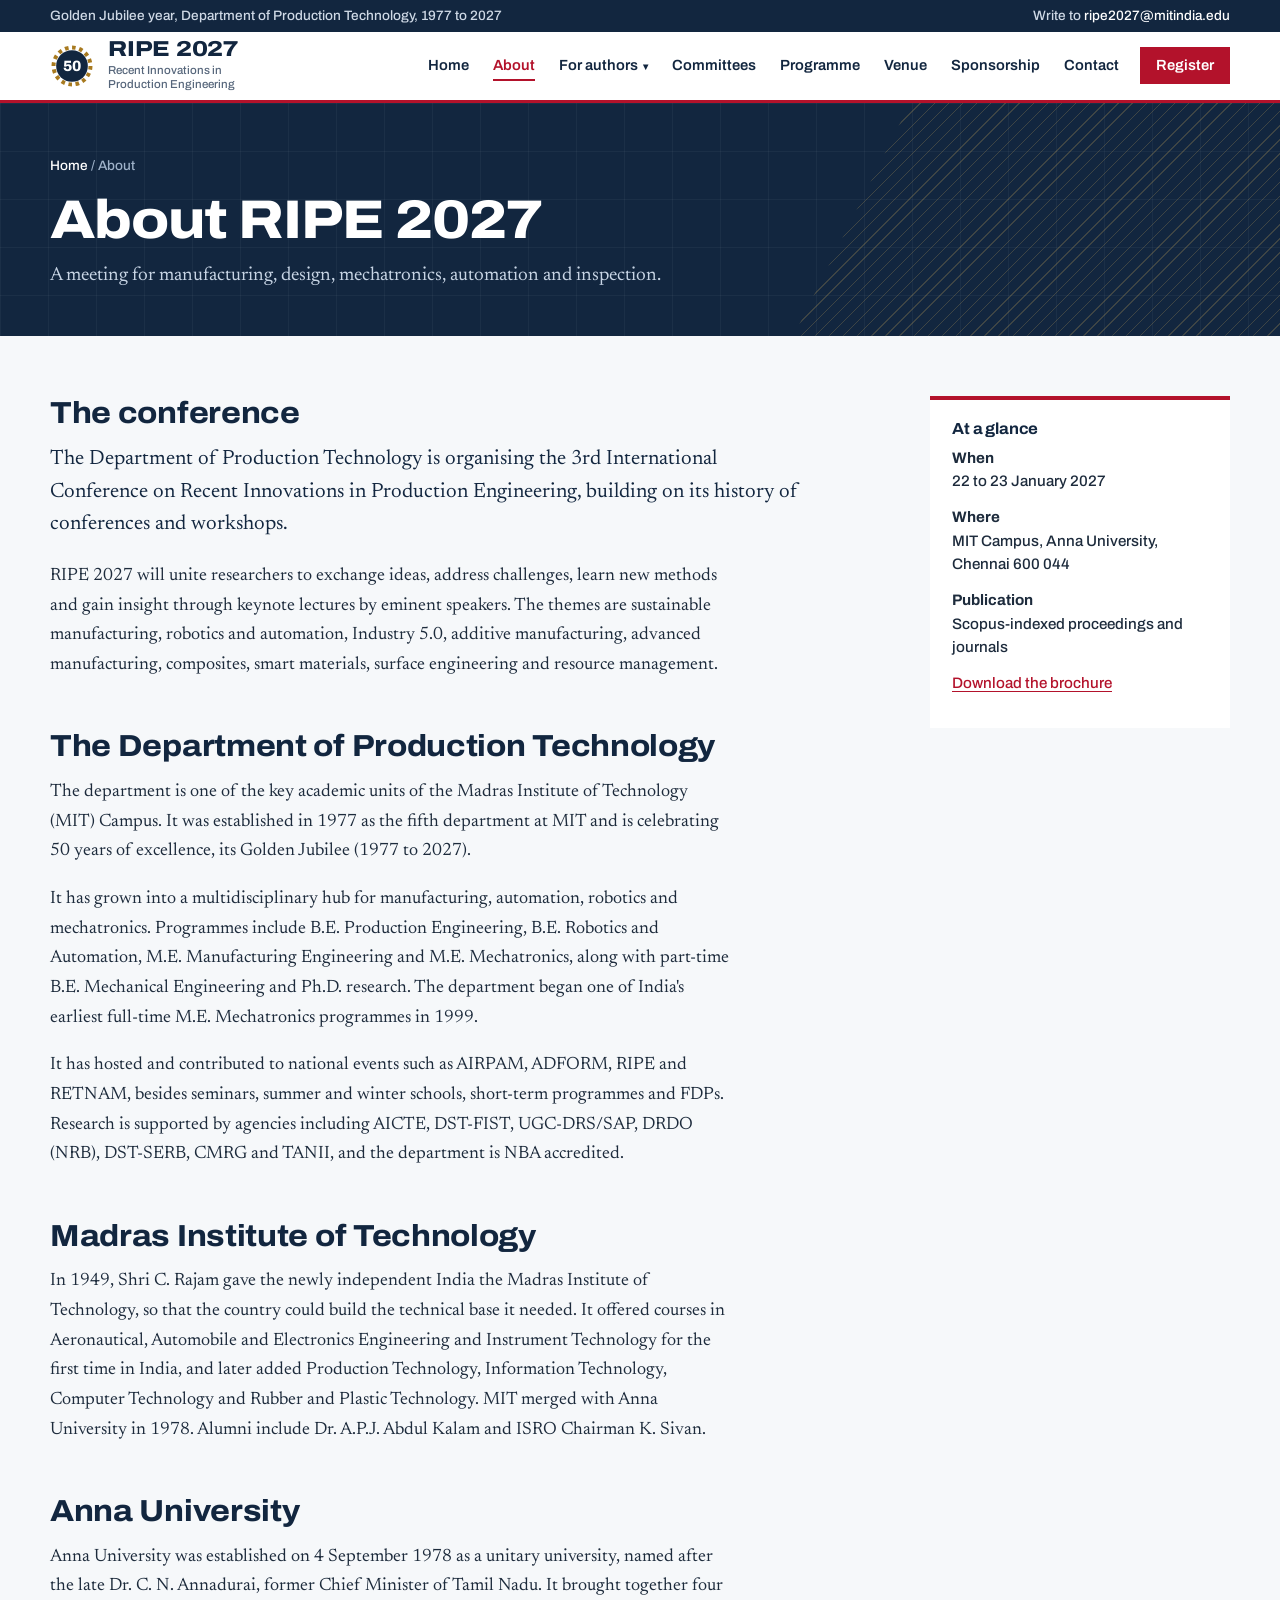
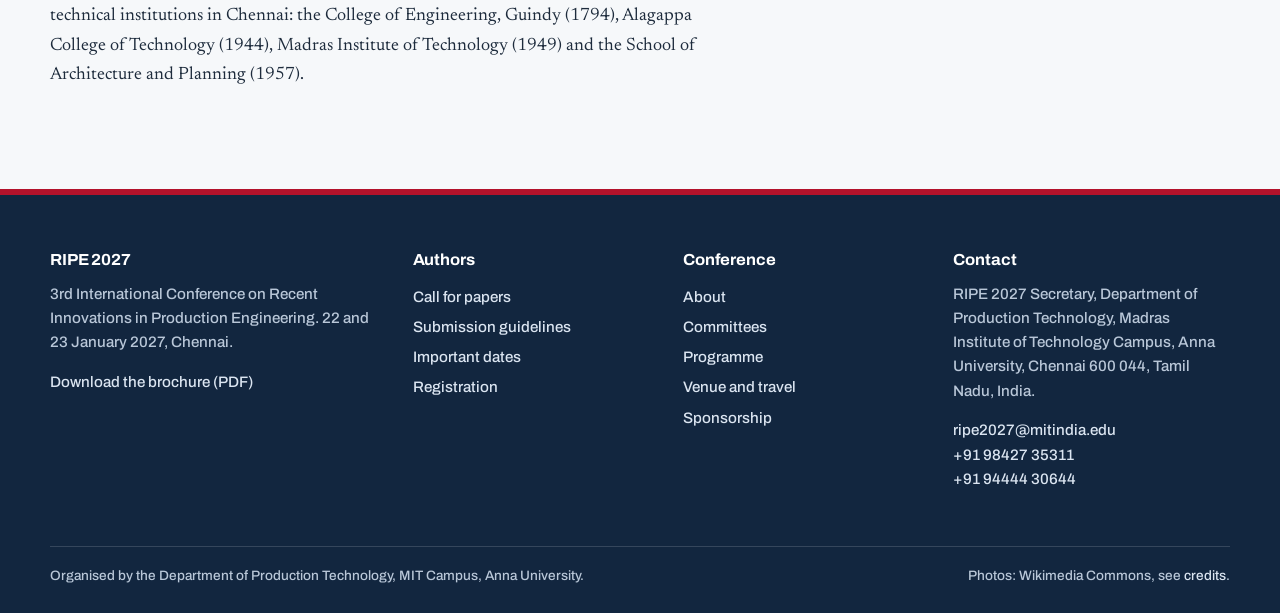
==== commit 453039fe: "Revert "Try a different font pairing on each page for comparison" Back to Archivo + Newsreader on ev" ====
--- a/about.html
+++ b/about.html
@@ -7,14 +7,12 @@
 <meta name="description" content="About RIPE 2027, the Department of Production Technology, MIT and Anna University.">
 <link rel="preconnect" href="https://fonts.googleapis.com">
 <link rel="preconnect" href="https://fonts.gstatic.com" crossorigin>
+<link href="https://fonts.googleapis.com/css2?family=Archivo:wdth,wght@100..125,400..850&family=Newsreader:ital,opsz,wght@0,6..72,400..700;1,6..72,400..600&display=swap" rel="stylesheet">
 <link rel="icon" href="data:image/svg+xml,%3Csvg xmlns=%27http://www.w3.org/2000/svg%27 viewBox=%270 0 100 100%27%3E%3Ccircle cx=%2750%27 cy=%2750%27 r=%2742%27 fill=%27none%27 stroke=%27%23a87a1f%27 stroke-width=%279%27 stroke-dasharray=%278.2 8.2%27/%3E%3Ccircle cx=%2750%27 cy=%2750%27 r=%2736%27 fill=%27%2312263f%27/%3E%3C/svg%3E">
 <link rel="stylesheet" href="css/style.css">
-<link href="https://fonts.googleapis.com/css2?family=Bricolage+Grotesque:opsz,wght@12..96,400..800&family=Source+Serif+4:opsz,wght@8..60,400..700&display=swap" rel="stylesheet">
-<style>:root{--f-display:'Bricolage Grotesque',sans-serif;--f-body:'Source Serif 4',serif;--f-ui:'Bricolage Grotesque',sans-serif}</style>
 </head>
 <body data-page="about">
 <main id="main">
-<div class="font-tag" role="note">Pairing 2 of 11: Bricolage Grotesque + Source Serif 4</div>
 <section class="page-head"><div class="wrap">
 <div class="crumbs"><a href="index.html">Home</a> / About</div>
 <h1>About RIPE 2027</h1><p>A meeting for manufacturing, design, mechatronics, automation and inspection.</p></div></section>
--- a/css/style.css
+++ b/css/style.css
@@ -16,7 +16,6 @@
   --line: #c4cdd8;
 
   --f-display: "Archivo", "Helvetica Neue", Arial, sans-serif;
-  --f-ui: "Archivo", "Helvetica Neue", Arial, sans-serif;
   --f-body: "Newsreader", Georgia, "Times New Roman", serif;
 
   --wrap: 1180px;
@@ -43,7 +42,7 @@
 
 .wrap { width: min(var(--wrap), 100% - 2 * var(--gutter)); margin-inline: auto; }
 
-h1, h2, h3, h4 { font-family: var(--f-ui); color: var(--ink); line-height: 1.1; margin: 0 0 .5em; letter-spacing: -.01em; }
+h1, h2, h3, h4 { font-family: var(--f-display); color: var(--ink); line-height: 1.1; margin: 0 0 .5em; letter-spacing: -.01em; }
 h1 { font-size: clamp(2.3rem, 6vw, 4.6rem); font-weight: 800; font-stretch: 112%; letter-spacing: -.02em; }
 h2 { font-size: clamp(1.7rem, 3.4vw, 2.5rem); font-weight: 750; font-stretch: 108%; }
 h3 { font-size: 1.25rem; font-weight: 700; font-stretch: 104%; }
@@ -53,7 +52,7 @@
 .lede { font-size: 1.3rem; line-height: 1.55; color: var(--ink); }
 
 /* ---------- header ---------- */
-.topline { background: var(--ink); color: #cfd9e6; font: 500 .85rem/1 var(--f-ui); }
+.topline { background: var(--ink); color: #cfd9e6; font: 500 .85rem/1 var(--f-display); }
 .topline .wrap { display: flex; justify-content: space-between; gap: 16px; padding: 9px 0; flex-wrap: wrap; }
 .topline a { color: #fff; text-decoration: none; }
 .topline a:hover { color: var(--brass-light); }
@@ -63,12 +62,12 @@
 .bar { display: flex; align-items: center; justify-content: space-between; gap: 20px; min-height: 68px; }
 .brand { display: flex; align-items: center; gap: 14px; text-decoration: none; color: var(--ink); }
 .brand-mark { width: 44px; height: 44px; flex: none; }
-.brand b { display: block; font: 800 1.35rem/1 var(--f-ui); font-stretch: 118%; letter-spacing: -.01em; }
-.brand small { display: block; font: 500 .72rem/1.2 var(--f-ui); color: var(--muted); margin-top: 3px; max-width: 24ch; }
+.brand b { display: block; font: 800 1.35rem/1 var(--f-display); font-stretch: 118%; letter-spacing: -.01em; }
+.brand small { display: block; font: 500 .72rem/1.2 var(--f-display); color: var(--muted); margin-top: 3px; max-width: 24ch; }
 
 .nav { display: flex; align-items: center; gap: 2px; }
 .nav > a, .nav summary, .nav .dd > button {
-  display: block; padding: 10px 11px; font: 600 .92rem/1 var(--f-ui); color: var(--ink);
+  display: block; padding: 10px 11px; font: 600 .92rem/1 var(--f-display); color: var(--ink);
   text-decoration: none; cursor: pointer; background: none; border: 0; list-style: none; position: relative;
 }
 .nav summary::-webkit-details-marker { display: none; }
@@ -84,9 +83,9 @@
 .dd > button::after { content: "▾"; margin-left: 5px; font-size: .7em; }
 .dd-menu { display: none; position: absolute; top: 100%; left: 0; min-width: 220px; background: var(--white); border: 1px solid var(--line); border-top: 3px solid var(--red); box-shadow: 0 16px 30px -16px rgba(18, 38, 63, .5); padding: 6px 0; }
 .dd:hover .dd-menu, .dd:focus-within .dd-menu, .dd.open .dd-menu { display: block; }
-.dd-menu a { display: block; padding: 10px 16px; color: var(--ink); text-decoration: none; font: 600 .9rem/1.2 var(--f-ui); }
+.dd-menu a { display: block; padding: 10px 16px; color: var(--ink); text-decoration: none; font: 600 .9rem/1.2 var(--f-display); }
 .dd-menu a:hover { background: var(--steel); color: var(--red); }
-.menu-btn { display: none; background: none; border: 1px solid var(--line); padding: 10px 12px; font: 700 .85rem/1 var(--f-ui); color: var(--ink); cursor: pointer; }
+.menu-btn { display: none; background: none; border: 1px solid var(--line); padding: 10px 12px; font: 700 .85rem/1 var(--f-display); color: var(--ink); cursor: pointer; }
 
 @media (max-width: 1060px) {
   .menu-btn { display: block; }
@@ -109,18 +108,18 @@
 .hero h1 { color: #fff; margin-bottom: 28px; }
 .hero h1 span { display: block; }
 .hero-meta { margin: 0 0 30px; }
-.hero-meta .where { font: 500 1.1rem/1.4 var(--f-ui); color: #dbe5f1; margin-top: 12px; }
+.hero-meta .where { font: 500 1.1rem/1.4 var(--f-display); color: #dbe5f1; margin-top: 12px; }
 
 /* dimension line: the one orchestrated moment on load */
 .dim { display: block; width: min(560px, 100%); height: 18px; overflow: visible; }
 .dim line, .dim path { stroke: var(--brass-light); stroke-width: 1.5; fill: none; }
 .dim .draw { stroke-dasharray: 600; stroke-dashoffset: 600; animation: draw 1.4s .3s var(--ease) forwards; }
 .dim .tick { opacity: 0; animation: fade .3s 1.5s forwards; }
-.hero-date { font: 800 clamp(1.6rem, 4vw, 2.6rem)/1.1 var(--f-ui); font-stretch: 112%; margin: 10px 0 0; opacity: 0; animation: rise .7s .9s var(--ease) forwards; }
+.hero-date { font: 800 clamp(1.6rem, 4vw, 2.6rem)/1.1 var(--f-display); font-stretch: 112%; margin: 10px 0 0; opacity: 0; animation: rise .7s .9s var(--ease) forwards; }
 .hero-date small { font-size: .5em; font-weight: 600; color: var(--brass-light); margin-left: .5em; }
 
 .btns { display: flex; flex-wrap: wrap; gap: 12px; }
-.btn { display: inline-block; padding: 14px 22px; font: 700 .95rem/1 var(--f-ui); text-decoration: none; border: 2px solid var(--red); background: var(--red); color: #fff; transition: transform .2s var(--ease), background .2s, color .2s; }
+.btn { display: inline-block; padding: 14px 22px; font: 700 .95rem/1 var(--f-display); text-decoration: none; border: 2px solid var(--red); background: var(--red); color: #fff; transition: transform .2s var(--ease), background .2s, color .2s; }
 .btn:hover { background: var(--red-dark); border-color: var(--red-dark); color: #fff; transform: translateY(-2px); }
 .btn.ghost { background: transparent; border-color: rgba(255, 255, 255, .7); }
 .btn.ghost:hover { background: #fff; color: var(--ink); border-color: #fff; }
@@ -128,12 +127,12 @@
 .btn.dark:hover { background: var(--ink-2); border-color: var(--ink-2); }
 
 .countdown { background: rgba(255, 255, 255, .08); border: 1px solid rgba(255, 255, 255, .28); border-top: 4px solid var(--brass-light); padding: 20px 22px 18px; backdrop-filter: blur(6px); }
-.countdown h2 { font: 600 .95rem/1.3 var(--f-ui); color: #dbe5f1; margin: 0 0 12px; letter-spacing: 0; }
+.countdown h2 { font: 600 .95rem/1.3 var(--f-display); color: #dbe5f1; margin: 0 0 12px; letter-spacing: 0; }
 .cd { display: grid; grid-template-columns: repeat(4, 1fr); gap: 6px; text-align: left; }
-.cd b { display: block; font: 800 2.3rem/1 var(--f-ui); font-stretch: 112%; font-variant-numeric: tabular-nums; }
-.cd span { font: 500 .78rem/1.5 var(--f-ui); color: #b9c7d8; }
-.countdown p { margin: 14px 0 0; font: 500 .85rem/1.4 var(--f-ui); color: #b9c7d8; }
-.cd-done { font: 700 1.2rem/1.3 var(--f-ui); }
+.cd b { display: block; font: 800 2.3rem/1 var(--f-display); font-stretch: 112%; font-variant-numeric: tabular-nums; }
+.cd span { font: 500 .78rem/1.5 var(--f-display); color: #b9c7d8; }
+.countdown p { margin: 14px 0 0; font: 500 .85rem/1.4 var(--f-display); color: #b9c7d8; }
+.cd-done { font: 700 1.2rem/1.3 var(--f-display); }
 
 @media (max-width: 880px) {
   .hero .wrap { grid-template-columns: 1fr; padding: 56px 0 40px; min-height: 0; gap: 32px; }
@@ -156,7 +155,7 @@
 .sec-head { display: grid; grid-template-columns: 1fr auto; gap: 24px; align-items: end; margin-bottom: 36px; padding-bottom: 14px; border-bottom: 2px solid var(--ink); }
 .sec-head h2 { margin: 0; }
 .section.dark .sec-head { border-color: var(--brass-light); }
-.sec-head a { font: 700 .92rem/1 var(--f-ui); white-space: nowrap; }
+.sec-head a { font: 700 .92rem/1 var(--f-display); white-space: nowrap; }
 
 /* page header: section-cut hatching */
 .page-head { background: var(--ink); color: #fff; position: relative; overflow: hidden; padding: 56px 0 44px; }
@@ -164,7 +163,7 @@
 .page-head .wrap { position: relative; z-index: 1; }
 .page-head h1 { color: #fff; font-size: clamp(2rem, 5vw, 3.4rem); margin: 0 0 10px; }
 .page-head p { color: #c8d5e5; margin: 0; font-size: 1.2rem; }
-.crumbs { font: 500 .85rem/1 var(--f-ui); margin-bottom: 18px; color: #9fb2c9; }
+.crumbs { font: 500 .85rem/1 var(--f-display); margin-bottom: 18px; color: #9fb2c9; }
 .crumbs a { color: #fff; text-decoration: none; }
 .crumbs a:hover { color: var(--brass-light); }
 
@@ -173,20 +172,20 @@
 .prose.single .wrap { grid-template-columns: minmax(0, 1fr); }
 .prose h2 { margin-top: 1.6em; font-size: clamp(1.4rem, 2.6vw, 1.9rem); }
 .prose h2:first-child { margin-top: 0; }
-.aside { position: sticky; top: 100px; border-top: 4px solid var(--red); background: var(--white); padding: 20px 22px; font: 500 .95rem/1.55 var(--f-ui); }
+.aside { position: sticky; top: 100px; border-top: 4px solid var(--red); background: var(--white); padding: 20px 22px; font: 500 .95rem/1.55 var(--f-display); }
 .aside h3 { font-size: 1rem; margin-bottom: .6em; }
 .aside p { margin-bottom: .8em; }
 @media (max-width: 900px) { .prose .wrap { grid-template-columns: 1fr; gap: 36px; } .aside { position: static; } }
 
 /* ---------- notice + dates ---------- */
-.notice { display: grid; grid-template-columns: auto 1fr; gap: 6px 18px; font: 500 1rem/1.5 var(--f-ui); padding: 0; margin: 0; list-style: none; }
+.notice { display: grid; grid-template-columns: auto 1fr; gap: 6px 18px; font: 500 1rem/1.5 var(--f-display); padding: 0; margin: 0; list-style: none; }
 .notice li { display: contents; }
 .notice time { font-weight: 700; color: var(--red); white-space: nowrap; }
 .notice li > span { padding-bottom: 12px; border-bottom: 1px solid var(--steel-2); margin-bottom: 6px; }
 
 /* dates: a measured scale. Ink fills as time passes; each deadline is a callout standing on the ruler. */
 .scale-wrap { position: relative; }
-.scale { list-style: none; margin: 0; padding: 0; font-family: var(--f-ui); }
+.scale { list-style: none; margin: 0; padding: 0; font-family: var(--f-display); }
 .rule, .months { display: none; }
 .scale li { position: relative; padding: 0 0 26px 26px; border-left: 2px solid var(--line); margin-left: 6px; transition: opacity .5s var(--d, 0s); }
 .scale li:last-child { padding-bottom: 0; }
@@ -215,7 +214,7 @@
   .scale-wrap.in .fill { width: var(--p, 0); }
   .months { top: 212px; height: 18px; }
   .mk { position: absolute; left: var(--x); top: 0; height: 18px; border-left: 1px solid var(--ink); }
-  .mk b { position: absolute; left: 6px; top: 6px; font: 600 .78rem/1 var(--f-ui); color: var(--muted); white-space: nowrap; }
+  .mk b { position: absolute; left: 6px; top: 6px; font: 600 .78rem/1 var(--f-display); color: var(--muted); white-space: nowrap; }
   .scale li { position: absolute; left: var(--x); top: calc(211px - var(--h)); height: var(--h); width: 176px; margin: 0; padding: 0 0 0 14px; border-left: 2px solid var(--line); }
   .scale li:nth-child(odd) { --h: 172px; }
   .scale li:nth-child(even) { --h: 96px; }
@@ -226,7 +225,7 @@
   .scale .d { font-size: 1.1rem; white-space: nowrap; }
   .scale .l { font-size: .92rem; }
   .today { display: block; position: absolute; left: var(--x); top: 198px; width: 2px; height: 50px; background: var(--red); }
-  .today span { position: absolute; left: 7px; top: 40px; font: 700 .78rem/1 var(--f-ui); color: var(--red); white-space: nowrap; }
+  .today span { position: absolute; left: 7px; top: 40px; font: 700 .78rem/1 var(--f-display); color: var(--red); white-space: nowrap; }
   .today::before { content: ""; position: absolute; left: -4px; top: 8px; width: 10px; height: 10px; background: var(--red); border-radius: 50%; animation: pulse 2.4s ease-out infinite; }
 }
 @keyframes pulse { 0% { box-shadow: 0 0 0 0 rgba(179, 18, 43, .5); } 70%, 100% { box-shadow: 0 0 0 12px rgba(179, 18, 43, 0); } }
@@ -237,13 +236,13 @@
 .split.rev { grid-template-columns: minmax(0, 1fr) minmax(0, 1.05fr); }
 .fig { margin: 0; position: relative; }
 .fig img { width: 100%; aspect-ratio: 4 / 3; object-fit: cover; }
-.fig figcaption { font: 500 .8rem/1.4 var(--f-ui); color: var(--muted); margin-top: 10px; }
+.fig figcaption { font: 500 .8rem/1.4 var(--f-display); color: var(--muted); margin-top: 10px; }
 .jubilee { position: absolute; right: -22px; top: -22px; width: 112px; height: 112px; background: var(--ink); border-radius: 50%; display: grid; place-items: center; border: 3px solid var(--brass-light); }
 .jubilee svg { width: 96px; height: 96px; }
 @media (max-width: 900px) { .split, .split.rev { grid-template-columns: 1fr; gap: 44px; } .jubilee { right: 8px; top: -30px; } }
 
 /* ---------- themes ---------- */
-.themes { columns: 3 220px; column-gap: 40px; list-style: none; padding: 0; margin: 0; font-family: var(--f-ui); font-weight: 600; }
+.themes { columns: 3 220px; column-gap: 40px; list-style: none; padding: 0; margin: 0; font-family: var(--f-display); font-weight: 600; }
 .themes li { break-inside: avoid; padding: 13px 0; border-bottom: 1px solid var(--line); display: flex; gap: 12px; align-items: baseline; transition: padding-left .25s var(--ease), color .2s; }
 .themes li::before { content: ""; flex: none; width: 14px; height: 2px; background: var(--red); transform: translateY(-4px); transition: width .25s var(--ease); }
 .themes li:hover { color: var(--red); }
@@ -251,7 +250,7 @@
 
 /* ---------- tables ---------- */
 .tbl-wrap { overflow-x: auto; background: var(--white); border-top: 4px solid var(--ink); }
-table { width: 100%; border-collapse: collapse; font-family: var(--f-ui); font-size: .98rem; }
+table { width: 100%; border-collapse: collapse; font-family: var(--f-display); font-size: .98rem; }
 caption { text-align: left; padding: 14px 16px; font-weight: 700; color: var(--muted); font-size: .85rem; }
 th, td { padding: 13px 16px; text-align: left; border-bottom: 1px solid var(--steel-2); }
 thead th { background: var(--steel); font-weight: 700; font-size: .88rem; vertical-align: bottom; }
@@ -270,39 +269,39 @@
 /* ---------- people ---------- */
 .roles { margin: 0; display: grid; gap: 0; }
 .roles > div { display: grid; grid-template-columns: 220px 1fr; gap: 24px; padding: 18px 0; border-bottom: 1px solid var(--line); }
-.roles dt { font: 700 .95rem/1.4 var(--f-ui); color: var(--red); }
-.roles dd { margin: 0; font-family: var(--f-ui); font-weight: 500; font-size: 1rem; line-height: 1.5; }
+.roles dt { font: 700 .95rem/1.4 var(--f-display); color: var(--red); }
+.roles dd { margin: 0; font-family: var(--f-display); font-weight: 500; font-size: 1rem; line-height: 1.5; }
 .roles dd span { display: block; font-weight: 400; color: var(--muted); font-size: .92rem; }
 .roles dd + dd { margin-top: 12px; grid-column: 2; }
 @media (max-width: 640px) { .roles dd + dd { grid-column: 1; } }
 @media (max-width: 640px) { .roles > div { grid-template-columns: 1fr; gap: 6px; } }
-.names { columns: 2 280px; column-gap: 44px; list-style: none; padding: 0; margin: 0; font-family: var(--f-ui); font-weight: 500; font-size: .98rem; }
+.names { columns: 2 280px; column-gap: 44px; list-style: none; padding: 0; margin: 0; font-family: var(--f-display); font-weight: 500; font-size: .98rem; }
 .names li { break-inside: avoid; padding: 9px 0; border-bottom: 1px solid var(--steel-2); line-height: 1.4; }
 .names li span { color: var(--muted); display: block; font-size: .88rem; }
 
 /* ---------- misc blocks ---------- */
-.callout { background: var(--white); border-left: 5px solid var(--brass); padding: 18px 22px; margin: 0 0 1.5em; font-family: var(--f-ui); font-weight: 500; font-size: 1rem; line-height: 1.55; }
+.callout { background: var(--white); border-left: 5px solid var(--brass); padding: 18px 22px; margin: 0 0 1.5em; font-family: var(--f-display); font-weight: 500; font-size: 1rem; line-height: 1.55; }
 .callout strong { color: var(--ink); }
 .callout.alert { border-color: var(--red); }
-.tbd { display: inline-block; font: 700 .72rem/1 var(--f-ui); background: var(--steel); color: var(--muted); padding: 4px 7px; vertical-align: middle; }
+.tbd { display: inline-block; font: 700 .72rem/1 var(--f-display); background: var(--steel); color: var(--muted); padding: 4px 7px; vertical-align: middle; }
 .cols2 { display: grid; grid-template-columns: repeat(2, minmax(0, 1fr)); gap: 40px; }
 @media (max-width: 760px) { .cols2 { grid-template-columns: 1fr; gap: 24px; } }
 .steps { list-style: none; counter-reset: s; padding: 0; margin: 0 0 1.5em; }
 .steps li { counter-increment: s; position: relative; padding: 0 0 22px 52px; border-left: 2px solid var(--steel-2); margin-left: 16px; }
-.steps li::before { content: counter(s); position: absolute; left: -17px; top: -2px; width: 32px; height: 32px; background: var(--ink); color: #fff; display: grid; place-items: center; font: 800 .9rem/1 var(--f-ui); }
+.steps li::before { content: counter(s); position: absolute; left: -17px; top: -2px; width: 32px; height: 32px; background: var(--ink); color: #fff; display: grid; place-items: center; font: 800 .9rem/1 var(--f-display); }
 .steps li:last-child { border-color: transparent; }
-.steps b { font-family: var(--f-ui); color: var(--ink); }
-
-.contact-list { font: 500 1.05rem/1.7 var(--f-ui); margin: 0; }
+.steps b { font-family: var(--f-display); color: var(--ink); }
+
+.contact-list { font: 500 1.05rem/1.7 var(--f-display); margin: 0; }
 .contact-list dt { font-weight: 700; color: var(--red); margin-top: 18px; font-size: .95rem; }
 .contact-list dd { margin: 0; }
 .pubband { display: grid; grid-template-columns: auto 1fr auto; gap: 32px; align-items: center; }
-.pubband .big { font: 800 clamp(3rem, 8vw, 5.5rem)/1 var(--f-ui); font-stretch: 118%; color: var(--brass-light); }
+.pubband .big { font: 800 clamp(3rem, 8vw, 5.5rem)/1 var(--f-display); font-stretch: 118%; color: var(--brass-light); }
 .pubband p { color: #dbe5f1; margin: 0; }
 @media (max-width: 820px) { .pubband { grid-template-columns: 1fr; gap: 16px; } }
 
 /* ---------- footer ---------- */
-.site-footer { background: var(--ink); color: #b9c7d8; font: 500 .95rem/1.6 var(--f-ui); border-top: 6px solid var(--red); }
+.site-footer { background: var(--ink); color: #b9c7d8; font: 500 .95rem/1.6 var(--f-display); border-top: 6px solid var(--red); }
 .foot { display: grid; grid-template-columns: 1.4fr 1fr 1fr 1.2fr; gap: 40px; padding: 56px 0 40px; }
 .site-footer h3 { color: #fff; font-size: 1rem; margin-bottom: .8em; }
 .site-footer a { color: #dbe5f1; text-decoration: none; }
@@ -357,8 +356,8 @@
 .facts dl > div { padding: 24px 26px 22px; border-right: 1px solid var(--steel-2); display: flex; flex-direction: column-reverse; justify-content: flex-end; gap: 6px; }
 .facts dl > div:last-child { border-right: 0; }
 .facts dd { margin: 0; }
-.facts b { font: 800 clamp(2.4rem, 4.4vw, 3.4rem)/1 var(--f-ui); font-stretch: 116%; color: var(--ink); font-variant-numeric: tabular-nums; }
-.facts dt { font: 500 .9rem/1.35 var(--f-ui); color: var(--muted); max-width: 22ch; }
+.facts b { font: 800 clamp(2.4rem, 4.4vw, 3.4rem)/1 var(--f-display); font-stretch: 116%; color: var(--ink); font-variant-numeric: tabular-nums; }
+.facts dt { font: 500 .9rem/1.35 var(--f-display); color: var(--muted); max-width: 22ch; }
 @media (max-width: 760px) { .facts { margin-top: -28px; } .facts dl { grid-template-columns: repeat(2, 1fr); } .facts dl > div { padding: 18px; border-bottom: 1px solid var(--steel-2); } .facts dl > div:nth-child(2n) { border-right: 0; } .facts dl > div:nth-last-child(-n+2) { border-bottom: 0; } }
 
 /* section heads end in a ruler that draws itself */
@@ -386,7 +385,7 @@
 .take h3 { font-size: 1.5rem; transition: color .2s; }
 .take a:hover h3 { color: var(--red); }
 .take p { margin-bottom: 14px; }
-.take span { font: 700 .92rem/1 var(--f-ui); color: var(--red); border-bottom: 2px solid currentColor; padding-bottom: 3px; }
+.take span { font: 700 .92rem/1 var(--f-display); color: var(--red); border-bottom: 2px solid currentColor; padding-bottom: 3px; }
 @media (max-width: 820px) { .take { grid-template-columns: 1fr; gap: 32px; } }
 
 /* staggered entrances (lists only), set by JS through --d */
@@ -410,9 +409,3 @@
   .sec-head.ruled::before { transform: none; } .sec-head.ruled::after { opacity: .4; }
   .scale-wrap.reveal li { opacity: 1; } .fill { transition: none; }
 }
-
-/* fonts: headings and big numerals use the display face, everything else UI text */
-h1, h2, h3, h4, .brand b, .hero-date, .cd b, .facts b, .pubband .big { font-family: var(--f-display); }
-
-/* temporary label for choosing a pairing; delete this block and the .font-tag element to remove */
-.font-tag { position: fixed; left: 12px; bottom: 12px; z-index: 90; background: var(--ink); color: #fff; font: 600 .8rem/1.3 var(--f-ui); padding: 9px 12px; border-left: 4px solid var(--brass-light); box-shadow: 0 8px 24px -10px rgba(18, 38, 63, .6); pointer-events: none; max-width: calc(100vw - 24px); }
